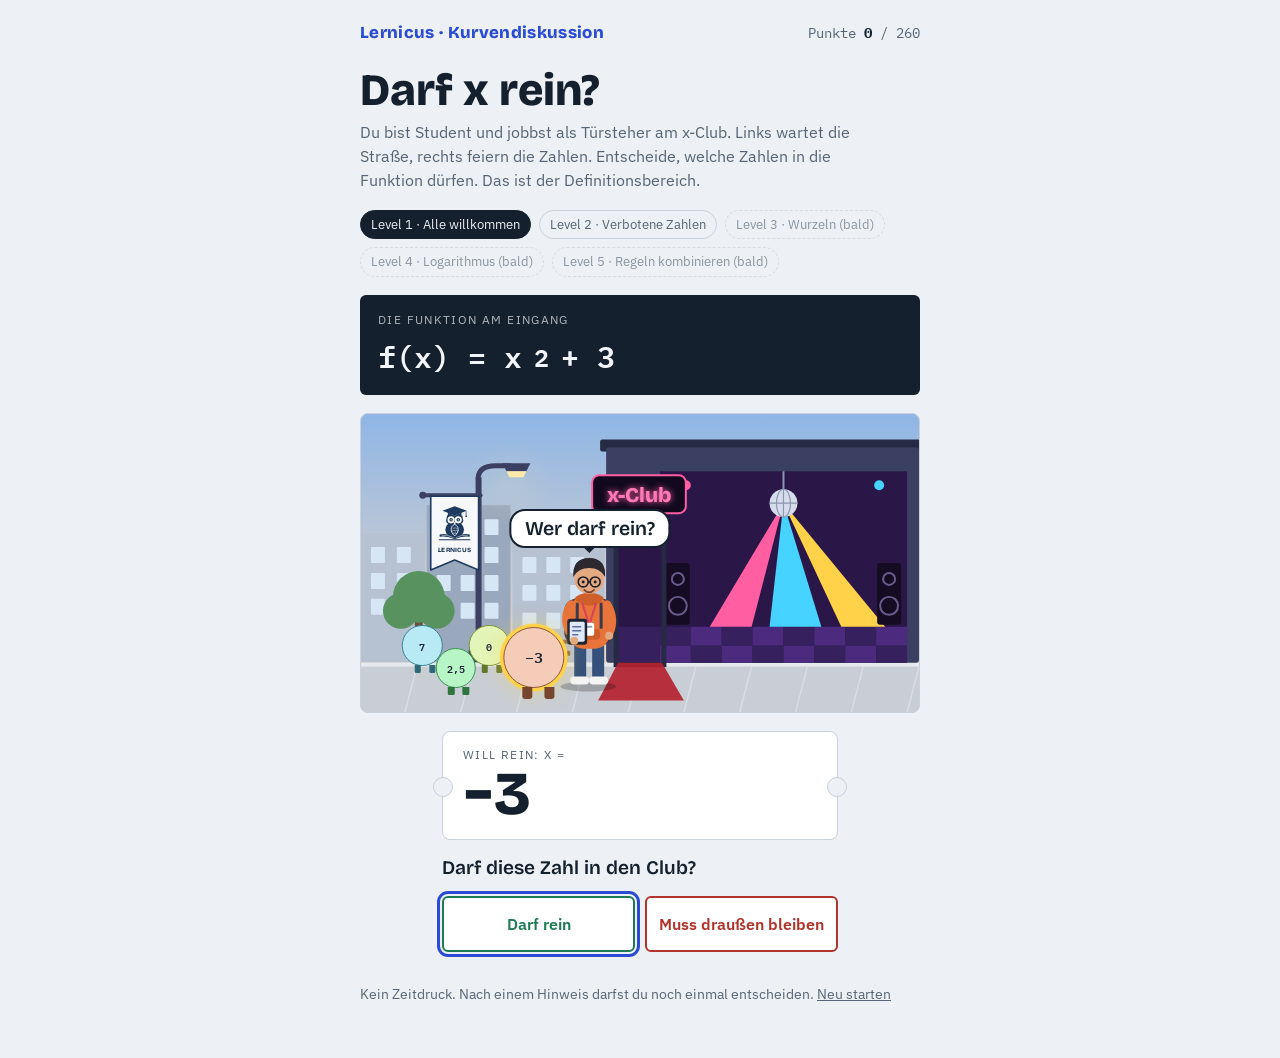
==== index.html @ d95b16b0 "Definitionsbereich" ====
<!doctype html>
<html lang="de">
<head>
<meta charset="utf-8">
<meta name="viewport" content="width=device-width, initial-scale=1, viewport-fit=cover">
<title>Darf x rein?</title>
<meta name="description" content="Lernicus: Das Lernspiel zum Definitionsbereich. Entscheide als Türsteher, welche Zahlen in die Funktion dürfen.">
<link rel="preconnect" href="https://fonts.googleapis.com">
<link rel="stylesheet" href="https://fonts.googleapis.com/css2?family=Bricolage+Grotesque:wght@600;800&family=IBM+Plex+Sans:wght@400;500;600&family=IBM+Plex+Mono:wght@500;600&display=swap">
<style>
/* Layout: oben das Türschild mit der Funktion, darunter die Szene (links Straße mit Warteschlange, Mitte Tür mit dem Studenten als Türsteher, rechts die Zahlen-Party), darunter Karte, Frage und Entscheidung. */
:root {
  --bg: #edf0f4;
  --surface: #ffffff;
  --ink: #14202e;
  --muted: #566475;
  --line: #c9d1db;
  --accent: #2a4bd4;
  --accent-ink: #ffffff;
  --plaque: #14202e;
  --plaque-ink: #f2f5f9;
  --yes: #1d7a54;
  --yes-bg: #dcf0e6;
  --no: #b3322a;
  --no-bg: #f8dfdc;
  --hint-bg: #e6ebfb;
  --sky-top: #8fb6e6; --sky-bot: #f6dcc0;
  --house: #9aa8bd; --house2: #b6c1d1; --win: #d7e6f5;
  --tree: #58935f; --pave: #c9ced4; --curb: #e5e8ec;
  --wall: #3b4062; --trim: #262a44; --pole: #3b4062; --lamp: #ffe9a8; --lampop: .15;
  --font-display: "Bricolage Grotesque", "Trebuchet MS", sans-serif;
  --font-body: "IBM Plex Sans", system-ui, sans-serif;
  --font-mono: "IBM Plex Mono", ui-monospace, Menlo, monospace;
}
@media (prefers-color-scheme: dark) {
  :root:not([data-theme="light"]) {
    --bg: #0e1520; --surface: #172230; --ink: #e8edf3; --muted: #94a2b2; --line: #2b3a4b;
    --accent: #8fa8ff; --accent-ink: #0e1520; --plaque: #05090f; --plaque-ink: #eef2f7;
    --yes: #5bd19a; --yes-bg: #143a2b; --no: #ff8f85; --no-bg: #3e1d1b; --hint-bg: #1f2c4d;
    --sky-top: #0b1430; --sky-bot: #2b3a66; --house: #1c2844; --house2: #253254; --win: #f3cf6a;
    --tree: #1f4a35; --pave: #2a3142; --curb: #3a4456; --wall: #2a2e4d; --trim: #1a1d33; --pole: #5a6590; --lampop: .9;
    color-scheme: dark;
  }
}
:root[data-theme="dark"] {
  --bg: #0e1520; --surface: #172230; --ink: #e8edf3; --muted: #94a2b2; --line: #2b3a4b;
  --accent: #8fa8ff; --accent-ink: #0e1520; --plaque: #05090f; --plaque-ink: #eef2f7;
  --yes: #5bd19a; --yes-bg: #143a2b; --no: #ff8f85; --no-bg: #3e1d1b; --hint-bg: #1f2c4d;
  --sky-top: #0b1430; --sky-bot: #2b3a66; --house: #1c2844; --house2: #253254; --win: #f3cf6a;
  --tree: #1f4a35; --pave: #2a3142; --curb: #3a4456; --wall: #2a2e4d; --trim: #1a1d33; --pole: #5a6590; --lampop: .9;
  color-scheme: dark;
}
* { box-sizing: border-box; }
body { margin: 0; }
[hidden] { display: none !important; }
body {
  background: var(--bg); color: var(--ink); font-family: var(--font-body); font-size: 16px; line-height: 1.5;
  padding-block: 20px 40px;
  padding-left: max(16px, env(safe-area-inset-left, 0px));
  padding-right: max(16px, env(safe-area-inset-right, 0px));
}
.wrap { max-width: 560px; margin: 0 auto; display: flex; flex-direction: column; gap: 18px; }
button { font: inherit; color: inherit; cursor: pointer; }
:focus-visible { outline: 3px solid var(--accent); outline-offset: 2px; }

header { display: flex; justify-content: space-between; align-items: baseline; gap: 12px; flex-wrap: wrap; }
.brand { font-family: var(--font-display); font-weight: 800; font-size: 1.05rem; letter-spacing: .02em; color: var(--accent); }
.score { font-family: var(--font-mono); font-size: .9rem; color: var(--muted); font-variant-numeric: tabular-nums; }
.score b { color: var(--ink); }
h1 { font-family: var(--font-display); font-weight: 800; font-size: clamp(2rem, 8vw, 2.8rem); line-height: 1.05; margin: 4px 0 0; text-wrap: balance; }
.sub { color: var(--muted); margin: 6px 0 0; max-width: 52ch; }

.levels { display: flex; gap: 8px; flex-wrap: wrap; list-style: none; padding: 0; margin: 0; }
.levels li { font-size: .8rem; padding: 4px 10px; border: 1px solid var(--line); border-radius: 99px; color: var(--muted); display: inline-flex; gap: 6px; }
.levels li.on { background: var(--ink); color: var(--bg); border-color: var(--ink); }
.levels li.done { border-color: var(--yes); color: var(--yes); }
.levels li.soon { border-style: dashed; opacity: .65; }

.plaque { background: var(--plaque); color: var(--plaque-ink); border-radius: 6px; padding: 16px 18px; display: flex; flex-direction: column; gap: 6px; }
.plaque small { font-size: .72rem; letter-spacing: .12em; text-transform: uppercase; opacity: .7; }
.formula { font-family: var(--font-mono); font-weight: 600; font-size: clamp(1.4rem, 6vw, 1.9rem); display: flex; align-items: center; gap: .4em; flex-wrap: wrap; }
.frac { display: inline-flex; flex-direction: column; align-items: center; line-height: 1.15; vertical-align: middle; }
.frac > span:first-child { border-bottom: 2px solid currentColor; padding: 0 .3em .05em; }
.frac > span:last-child { padding: .05em .3em 0; }

/* Szene */
.scene { position: relative; container-type: inline-size; aspect-ratio: 560 / 300; border-radius: 8px; overflow: hidden; border: 1px solid var(--line); background: var(--sky-top); }
.scene svg { width: 100%; height: 100%; display: block; }
.s-house { fill: var(--house); } .s-house2 { fill: var(--house2); } .s-win { fill: var(--win); }
.s-tree { fill: var(--tree); } .s-trunk { fill: #6b4f3a; } .s-pole { fill: var(--pole); } .s-bench { fill: #8a6a4a; }
.s-pave { fill: var(--pave); } .s-curb { fill: var(--curb); }
.s-wall { fill: var(--wall); } .s-trim { fill: var(--trim); }
.s-inter { fill: #2a1647; } .s-fa { fill: #4c2b7e; } .s-fb { fill: #37205e; } .s-spk { fill: #150c24; }
.s-ball { fill: #d5dcec; } .s-sign { fill: #12091f; }
.s-neon { filter: drop-shadow(0 0 3px #ff5fa2); }
.beam { animation: beam 2.4s ease-in-out infinite alternate; }
.beam.b2 { animation-delay: .8s; } .beam.b3 { animation-delay: 1.6s; }
@keyframes beam { from { opacity: .12; } to { opacity: .42; } }
.m-flat, .a-in, .a-out, .a-idle { display: none; }
.scene[data-mood="idle"] .a-idle, .scene[data-mood="in"] .a-in, .scene[data-mood="out"] .a-out { display: inline; }
.scene[data-mood="out"] .m-flat { display: inline; }
.scene[data-mood="out"] .m-smile { display: none; }

.guests { position: absolute; inset: 0; pointer-events: none; }
.guest {
  position: absolute; width: 2.5em; height: 2.5em; transform: translateX(-50%);
  border-radius: 50%; background: hsl(var(--h) 75% 84%); color: #1a2233;
  border: .08em solid hsl(var(--h) 45% 40%);
  display: grid; place-items: center; font: 600 3.4cqw/1 var(--font-mono);
  transition: left .8s ease, bottom .8s ease, font-size .5s ease;
}
.guest span { font-size: .62em; font-variant-numeric: tabular-nums; letter-spacing: -.02em; }
.guest::after { content: ""; position: absolute; left: 30%; bottom: -.5em; width: .4em; height: .5em; background: hsl(var(--h) 45% 32%); border-radius: 0 0 .1em .1em; box-shadow: .9em 0 0 hsl(var(--h) 45% 32%); }
.guest.pop { animation: pop .5s ease; }
.guest.wait { font-size: 2.9cqw; }
.guest.cur { font-size: 4.4cqw; box-shadow: 0 0 0 .14em #ffd24a, 0 0 .9em rgba(255, 210, 74, .6); }
.guest.in { box-shadow: 0 0 .9em hsl(var(--h) 90% 65% / .85); animation: dance .8s ease-in-out infinite alternate; }
.guest.out { font-size: 3cqw; filter: saturate(.35) brightness(.92); border-color: var(--no); transform: translateX(-50%) rotate(-8deg); }
@keyframes dance { from { transform: translateX(-50%) translateY(0) rotate(-6deg); } to { transform: translateX(-50%) translateY(-.45em) rotate(6deg); } }
@keyframes pop { from { opacity: 0; transform: translateX(-50%) scale(.6); } to { opacity: 1; transform: translateX(-50%) scale(1); } }
.bubble {
  position: absolute; left: 41%; bottom: 55%; transform: translateX(-50%); z-index: 200;
  background: var(--surface); color: var(--ink); border: 2px solid var(--ink); border-radius: .8em;
  padding: .3em .7em; font: 600 3.5cqw/1.2 var(--font-display); white-space: nowrap;
}
.bubble::after { content: ""; position: absolute; left: 50%; top: 100%; margin-left: -.4em; border: .4em solid transparent; border-top-color: var(--ink); }

.ticket { position: relative; background: var(--surface); border: 1px solid var(--line); border-radius: 8px; padding: 14px 20px; display: flex; align-items: center; justify-content: space-between; gap: 16px; }
.ticket::before, .ticket::after { content: ""; position: absolute; top: 50%; width: 18px; height: 18px; margin-top: -9px; border-radius: 50%; background: var(--bg); border: 1px solid var(--line); }
.ticket::before { left: -10px; } .ticket::after { right: -10px; }
.ticket .lbl { font-size: .72rem; letter-spacing: .12em; text-transform: uppercase; color: var(--muted); }
.ticket .num { font-family: var(--font-display); font-weight: 800; font-size: clamp(2.6rem, 13vw, 3.8rem); line-height: 1; font-variant-numeric: tabular-nums; }
.ticket .stamp { font-family: var(--font-display); font-weight: 800; font-size: 1.1rem; border: 3px solid currentColor; border-radius: 6px; padding: 4px 10px; transform: rotate(-6deg); }
.ticket.ok { border-color: var(--yes); } .ticket.ok .stamp { color: var(--yes); }
.ticket.no { border-color: var(--no); } .ticket.no .stamp { color: var(--no); }
.ticket.fly-in { animation: slideIn .45s ease; } .ticket.fly-out { animation: slideOut .45s ease; }
@keyframes slideIn { from { transform: translateX(-24px); opacity: .4; } to { transform: none; opacity: 1; } }
@keyframes slideOut { from { transform: translateX(24px); opacity: .4; } to { transform: none; opacity: 1; } }

.q { font-family: var(--font-display); font-weight: 600; font-size: 1.2rem; margin: 0; }
.row { display: grid; grid-template-columns: 1fr 1fr; gap: 10px; }
.btn { border: 2px solid var(--ink); background: var(--surface); border-radius: 6px; padding: 14px 12px; font-weight: 600; min-height: 52px; }
.btn:hover { background: var(--bg); }
.btn.yes { border-color: var(--yes); color: var(--yes); }
.btn.no { border-color: var(--no); color: var(--no); }
.btn.go { background: var(--accent); color: var(--accent-ink); border-color: var(--accent); }
.btn.go:hover { filter: brightness(1.08); background: var(--accent); }
.stack { display: grid; gap: 8px; }
.opt { text-align: left; font-family: var(--font-mono); font-weight: 500; }

.line { display: flex; gap: 2px; padding: 12px 0 0; border-top: 3px solid var(--ink); position: relative; margin-top: 8px; }
.tick { flex: 1 1 0; min-width: 0; display: flex; flex-direction: column; align-items: center; gap: 4px; background: none; border: 0; padding: 0 0 4px; }
.tick i { width: 2px; height: 10px; background: var(--ink); margin-top: -15px; }
.tick span { font-family: var(--font-mono); font-size: .85rem; padding: 6px 0; width: 100%; border-radius: 4px; border: 1px solid var(--line); background: var(--surface); text-align: center; font-variant-numeric: tabular-nums; }
.tick:hover span { border-color: var(--ink); }
.tick.mark span { background: var(--no-bg); border-color: var(--no); color: var(--no); font-weight: 600; }

.fb { border-radius: 6px; padding: 12px 14px; border-left: 5px solid var(--accent); background: var(--hint-bg); }
.fb.ok { border-color: var(--yes); background: var(--yes-bg); }
.fb.bad { border-color: var(--no); background: var(--no-bg); }
.fb b { font-family: var(--font-display); }
.rule { background: var(--surface); border: 1px solid var(--line); border-radius: 8px; padding: 16px 18px; display: grid; gap: 8px; }
.rule h2 { margin: 0; font-family: var(--font-display); font-size: 1.3rem; }
.rule p { margin: 0; }
.mono { font-family: var(--font-mono); }
.fine { color: var(--muted); font-size: .85rem; }
.linkbtn { background: none; border: 0; color: var(--muted); text-decoration: underline; padding: 0; font-size: .85rem; }
@media (prefers-reduced-motion: reduce) {
  .ticket.fly-in, .ticket.fly-out, .guest.pop, .guest.in, .beam { animation: none; }
  .guest { transition: none; }
}
@media (max-width: 420px) { .row { grid-template-columns: 1fr; } }
</style>

</head>
<body>
<div class="wrap">
  <header>
    <span class="brand">Lernicus · Kurvendiskussion</span>
    <span class="score" id="score" aria-live="polite"></span>
  </header>
  <div>
    <h1>Darf x rein?</h1>
    <p class="sub">Du bist Student und jobbst als Türsteher am x-Club. Links wartet die Straße, rechts feiern die Zahlen. Entscheide, welche Zahlen in die Funktion dürfen. Das ist der Definitionsbereich.</p>
  </div>
  <ol class="levels" id="levels"></ol>
  <div id="plaque"></div>
  <div class="scene" id="scene" data-mood="idle" role="img" aria-label="Szene: Links die Straße mit der Warteschlange, in der Mitte der Student als Türsteher an der Tür, rechts die Party der Zahlen im Club."></div>
  <main id="stage" class="wrap" style="gap:14px"></main>
  <p class="fine">Kein Zeitdruck. Nach einem Hinweis darfst du noch einmal entscheiden. <button class="linkbtn" id="restart" data-a="restart">Neu starten</button></p>
</div>

<script>
(function () {
  var KEY = 'lernicus-darf-x-rein';
  var fmt = function (n) { var r = Math.round(n * 1e6) / 1e6; return String(r).replace('.', ',').replace('-', '−'); };
  var frac = function (a, b) { return '<span class="frac"><span>' + a + '</span><span>' + b + '</span></span>'; };

  var LEVELS = [
    { name: 'Alle willkommen',
      rule: 'Bei Funktionen wie x² + 3 oder 2x − 5 kannst du jede reelle Zahl einsetzen. Es gibt nichts, was nicht ausrechenbar wäre. Der Definitionsbereich ist ganz ℝ.',
      rounds: [
        { formula: 'f(x) = x<sup>2</sup> + 3', f: function (x) { return x * x + 3; }, cards: [-3, 0, 2.5, 7],
          opts: [['ℝ', 1], ['ℝ \\ {0}', 0], ['ℝ⁺ (nur x > 0)', 0], ['ℝ \\ {−3}', 0]], df: 'ℝ' },
        { formula: 'f(x) = 2x − 5', f: function (x) { return 2 * x - 5; }, cards: [-4, 0, 1.5, 10],
          opts: [['ℝ', 1], ['ℝ \\ {2,5}', 0], ['x ≥ 0', 0], ['ℝ \\ {0}', 0]], df: 'ℝ' }
      ] },
    { name: 'Verbotene Zahlen',
      rule: 'Im Nenner eines Bruchs darf nie null stehen. Setze den Nenner gleich null, löse die Gleichung und schließe diese Zahl aus. Bei 1/(x − 2) ist das die 2: D<sub>f</sub> = ℝ \\ {2}. Negative Funktionswerte sind dagegen völlig in Ordnung.',
      rounds: [
        { formula: 'f(x) = ' + frac(1, 'x − 2'), f: function (x) { return 1 / (x - 2); }, den: function (x) { return x - 2; },
          denText: function (x) { return fmt(x) + ' − 2'; }, cards: [-3, 0, 1.9, 2, 2.1, 5], bad: 2, line: [-3, 6],
          opts: [['ℝ \\ {2}', 1], ['ℝ', 0], ['ℝ \\ {−2}', 0], ['x > 2', 0]], df: 'ℝ \\ {2}' },
        { formula: 'f(x) = ' + frac(3, 'x + 1'), f: function (x) { return 3 / (x + 1); }, den: function (x) { return x + 1; },
          denText: function (x) { return fmt(x) + ' + 1'; }, cards: [-2, -1, -0.9, 0, 4], bad: -1, line: [-4, 4],
          opts: [['ℝ \\ {−1}', 1], ['ℝ \\ {1}', 0], ['ℝ', 0], ['x > −1', 0]], df: 'ℝ \\ {−1}' }
      ] }
  ];
  var SOON = ['Wurzeln', 'Logarithmus', 'Regeln kombinieren'];

  var maxScore = 0;
  LEVELS.forEach(function (L) { L.rounds.forEach(function (R) {
    maxScore += R.cards.length * 10 + (R.den ? 5 + 10 : 0) + 10;
  }); });

  var best = 0;
  try { best = parseInt(localStorage.getItem(KEY), 10) || 0; } catch (e) {}
  var stage = document.getElementById('stage');
  var plaqueEl = document.getElementById('plaque');
  var sceneEl = document.getElementById('scene');
  var guestsEl, bubbleEl, guestEls = [], sceneKey = '', runId = 0;
  var s;

  /* ---------- Szene ---------- */
  function logoSvg() {
    var n = '#1f3a5f';
    return '<g fill="' + n + '">' +
      '<polygon points="16,24 50,11 84,24 50,37"/><path d="M31 29 v11 q19 9 38 0 v-11 l-19 8z"/>' +
      '<path d="M82 25 v12" stroke="' + n + '" stroke-width="2" fill="none"/><circle cx="82" cy="39" r="2.4"/>' +
      '<path d="M26 52 L29 36 L40 42 L60 42 L71 36 L74 52 q0 11 -24 11 q-24 0 -24 -11z"/>' +
      '<ellipse cx="50" cy="76" rx="26" ry="23"/></g>' +
      '<circle cx="40" cy="49" r="10" fill="#fff"/><circle cx="60" cy="49" r="10" fill="#fff"/>' +
      '<circle cx="40" cy="49" r="5" fill="' + n + '"/><circle cx="60" cy="49" r="5" fill="' + n + '"/>' +
      '<circle cx="40" cy="49" r="1.8" fill="#fff"/><circle cx="60" cy="49" r="1.8" fill="#fff"/>' +
      '<path d="M46 56 L50 63 L54 56z" fill="#fff"/>' +
      '<path d="M50 62 C38 66 36 82 50 94 C64 82 62 66 50 62z" fill="none" stroke="#fff" stroke-width="2.2"/>' +
      '<path d="M45 72q2.5 3 5 0M52 72q2.5 3 5 0M42 79q2.5 3 5 0M49 79q2.5 3 5 0M56 79q2.5 3 5 0M46 86q2.5 3 5 0M52 86q2.5 3 5 0" stroke="#fff" stroke-width="1.6" fill="none" stroke-linecap="round"/>' +
      '<g fill="' + n + '"><path d="M8 90 Q32 86 50 97 V103 Q30 93 8 96z"/><path d="M92 90 Q68 86 50 97 V103 Q70 93 92 96z"/><rect x="6" y="103" width="88" height="3" rx="1.5"/></g>' +
      '<path d="M14 93 Q32 90 47 99M86 93 Q68 90 53 99" stroke="#fff" stroke-width="1.3" fill="none"/>';
  }
  function lampSvg() {
    var o = '';
    o += '<circle cx="150" cy="70" r="44" fill="url(#glow)" style="opacity:var(--lampop)"/>';
    // Mast mit Fuß, Ring und geschwungenem Ausleger
    o += '<rect class="s-pole" x="108" y="236" width="20" height="14" rx="2"/><rect class="s-pole" x="112" y="228" width="12" height="10" rx="2"/>';
    o += '<rect class="s-pole" x="115" y="64" width="6" height="168"/>';
    o += '<path class="s-pole" d="M115 66 q0 -16 20 -16 h16 v5 h-16 q-15 0 -15 11z"/>';
    // Lampenkopf
    o += '<path class="s-pole" d="M142 50 h28 l-4 8 h-20z"/><path d="M146 58 h20 l-3 6 h-14z" fill="var(--lamp)"/>';
    // Querstange und Banner mit Logo
    o += '<rect class="s-pole" x="62" y="80" width="60" height="4" rx="2"/><circle class="s-pole" cx="62" cy="82" r="3.5"/>';
    o += '<path d="M70 84 v-1M118 84 v-1" stroke="var(--pole)" stroke-width="1.5"/>';
    o += '<path d="M70 83 H118 V157 L94 147 L70 157Z" fill="#f6f8fb" stroke="#1f3a5f" stroke-width="1.6" stroke-linejoin="round"/>';
    o += '<g transform="translate(76 89) scale(.36)">' + logoSvg() + '</g>';
    o += '<text x="94" y="139" text-anchor="middle" font-size="6.4" font-weight="800" fill="#1f3a5f" letter-spacing=".3" font-family="Bricolage Grotesque, Trebuchet MS, sans-serif">LERNICUS</text>';
    return o;
  }
  function sceneSvg() {
    var o = [], i, c;
    o.push('<svg viewBox="0 0 560 300" preserveAspectRatio="xMidYMid slice" aria-hidden="true" focusable="false">');
    o.push('<defs><linearGradient id="sky" x1="0" y1="0" x2="0" y2="1"><stop offset="0" style="stop-color:var(--sky-top)"/><stop offset="1" style="stop-color:var(--sky-bot)"/></linearGradient>' +
      '<radialGradient id="glow"><stop offset="0" style="stop-color:var(--lamp);stop-opacity:.8"/><stop offset="1" style="stop-color:var(--lamp);stop-opacity:0"/></radialGradient></defs>');
    o.push('<rect width="560" height="300" fill="url(#sky)"/>');
    var houses = [[0, 120, 64, 130, 's-house2', [10, 36], [134, 160, 186]], [66, 92, 84, 158, 's-house', [76, 100, 124], [106, 134, 162, 190]], [152, 130, 92, 120, 's-house2', [162, 186, 210], [144, 172, 200]]];
    houses.forEach(function (H) {
      o.push('<rect class="' + H[4] + '" x="' + H[0] + '" y="' + H[1] + '" width="' + H[2] + '" height="' + H[3] + '"/>');
      H[5].forEach(function (wx) { H[6].forEach(function (wy) { o.push('<rect class="s-win" x="' + wx + '" y="' + wy + '" width="14" height="16" rx="1"/>'); }); });
    });
    o.push('<rect class="s-trunk" x="54" y="196" width="8" height="56"/><circle class="s-tree" cx="58" cy="184" r="26"/><circle class="s-tree" cx="40" cy="198" r="18"/><circle class="s-tree" cx="76" cy="198" r="18"/>');
    o.push(lampSvg());
    o.push('<rect class="s-bench" x="172" y="238" width="38" height="5" rx="1"/><rect class="s-bench" x="172" y="227" width="38" height="4" rx="1"/><rect class="s-bench" x="175" y="243" width="3" height="9"/><rect class="s-bench" x="204" y="243" width="3" height="9"/>');
    o.push('<rect class="s-pave" x="0" y="250" width="560" height="50"/><rect class="s-curb" x="0" y="250" width="560" height="4"/>');
    for (i = 0; i < 11; i++) o.push('<path class="s-curb" d="M' + (i * 56) + ' 254 L' + (i * 56 - 12) + ' 300" stroke="var(--curb)" stroke-width="1.5" opacity=".6" fill="none"/>');
    // Club
    o.push('<rect class="s-trim" x="240" y="26" width="326" height="12" rx="2"/><rect class="s-wall" x="246" y="34" width="314" height="216" rx="3"/>');
    o.push('<rect class="s-inter" x="300" y="58" width="248" height="192"/><rect class="s-inter" x="258" y="118" width="44" height="132"/>');
    for (c = 0; c < 8; c++) {
      o.push('<rect class="' + (c % 2 ? 's-fa' : 's-fb') + '" x="' + (300 + c * 31) + '" y="214" width="31" height="19"/>');
      o.push('<rect class="' + (c % 2 ? 's-fb' : 's-fa') + '" x="' + (300 + c * 31) + '" y="233" width="31" height="17"/>');
    }
    o.push('<rect class="s-fb" x="258" y="214" width="42" height="36"/>');
    o.push('<polygon class="beam" points="424,90 350,214 392,214" fill="#ff5fa2"/><polygon class="beam b2" points="424,90 410,214 462,214" fill="#46d3ff"/><polygon class="beam b3" points="424,90 482,214 526,214" fill="#ffd24a"/>');
    o.push('<rect class="s-spk" x="306" y="150" width="24" height="62" rx="3"/><circle cx="318" cy="166" r="6" fill="none" stroke="#6b5a8c" stroke-width="2"/><circle cx="318" cy="193" r="9" fill="none" stroke="#6b5a8c" stroke-width="2"/>');
    o.push('<rect class="s-spk" x="518" y="150" width="24" height="62" rx="3"/><circle cx="530" cy="166" r="6" fill="none" stroke="#6b5a8c" stroke-width="2"/><circle cx="530" cy="193" r="9" fill="none" stroke="#6b5a8c" stroke-width="2"/>');
    o.push('<path d="M424 58 V76" stroke="#8d97b0" stroke-width="2"/><circle class="s-ball" cx="424" cy="90" r="14"/><path d="M410 90h28M424 76v28" stroke="#8d97b0" stroke-width="1.2" fill="none"/><ellipse cx="424" cy="90" rx="7" ry="14" fill="none" stroke="#8d97b0" stroke-width="1.2"/>');
    o.push('<circle cx="326" cy="72" r="5" fill="#ff5fa2"/><circle cx="520" cy="72" r="5" fill="#46d3ff"/>');
    o.push('<rect x="256" y="116" width="48" height="136" fill="none" stroke="var(--trim)" stroke-width="5"/>');
    o.push('<rect class="s-sign" x="232" y="62" width="94" height="38" rx="7" stroke="#ff5fa2" stroke-width="2"/><text class="s-neon" x="279" y="89" text-anchor="middle" font-size="21" font-weight="800" fill="#ff7ab8" font-family="Bricolage Grotesque, Trebuchet MS, sans-serif">x-Club</text>');
    o.push('<path d="M258 250 L302 250 L324 288 L238 288 Z" fill="#b3222f" opacity=".92"/>');
    // Student als Türsteher
    var skin = '#e2a982', hood = '#e8743b', hood2 = '#cf5f2a', pack = '#3a3a4c';
    o.push('<g>' +
      '<ellipse cx="228" cy="274" rx="28" ry="5" fill="#000" opacity=".22"/>' +
      '<rect x="204" y="186" width="50" height="46" rx="12" fill="' + pack + '"/>' +
      '<rect x="214" y="230" width="12" height="38" rx="3" fill="#35507a"/><rect x="232" y="230" width="12" height="38" rx="3" fill="#35507a"/>' +
      '<rect x="210" y="264" width="19" height="8" rx="4" fill="#f4f4f4"/><rect x="229" y="264" width="19" height="8" rx="4" fill="#f4f4f4"/>' +
      '<rect x="209" y="184" width="40" height="52" rx="14" fill="' + hood + '"/>' +
      '<path d="M214 186 q15 14 30 0 q-4 -6 -15 -6 q-11 0 -15 6z" fill="' + hood2 + '"/>' +
      '<rect x="218" y="216" width="22" height="11" rx="4" fill="' + hood2 + '"/>' +
      '<path d="M217 190v26M241 190v26" stroke="' + pack + '" stroke-width="3" fill="none"/>' +
      '<path d="M222 190 L229 212 L236 190" stroke="#d9415a" stroke-width="2" fill="none"/><rect x="224" y="210" width="10" height="13" rx="2" fill="#fff"/><rect x="226" y="213" width="6" height="2" fill="#98a2b3"/>' +
      '<circle cx="229" cy="166" r="15" fill="' + skin + '"/>' +
      '<path d="M213 164 q-1 -19 16 -19 q17 0 16 19 q-5 -9 -16 -9 q-11 0 -16 9z" fill="#2c2830"/>' +
      '<circle cx="223" cy="169" r="5" fill="none" stroke="#1c1c24" stroke-width="1.6"/><circle cx="235" cy="169" r="5" fill="none" stroke="#1c1c24" stroke-width="1.6"/><path d="M228 169h2" stroke="#1c1c24" stroke-width="1.6"/><circle cx="223" cy="169" r="1.5" fill="#1c1c24"/><circle cx="235" cy="169" r="1.5" fill="#1c1c24"/>' +
      '<path class="m-smile" d="M224 177 q5 5 10 0" stroke="#7a3b2a" stroke-width="1.6" fill="none" stroke-linecap="round"/><path class="m-flat" d="M225 178 h8" stroke="#7a3b2a" stroke-width="1.6" fill="none" stroke-linecap="round"/>' +
      '<path d="M211 192 q-8 12 -2 26 l8 2" stroke="' + hood + '" stroke-width="9" stroke-linecap="round" fill="none"/>' +
      '<rect x="207" y="206" width="20" height="26" rx="3" fill="#1d2433"/><rect x="209.5" y="209" width="15" height="20" rx="1.5" fill="#dfe9ff"/><path d="M212 214h9M212 218h9M212 222h6" stroke="#5a6ea3" stroke-width="1.4"/><circle cx="214" cy="228" r="4" fill="' + skin + '"/>' +
      '<g class="a-idle"><path d="M247 192 q8 14 2 28" stroke="' + hood + '" stroke-width="9" stroke-linecap="round" fill="none"/><circle cx="249" cy="223" r="4" fill="' + skin + '"/></g>' +
      '<g class="a-in"><path d="M247 192 L266 198 L284 194" stroke="' + hood + '" stroke-width="9" stroke-linecap="round" stroke-linejoin="round" fill="none"/><circle cx="288" cy="194" r="4.2" fill="' + skin + '"/><path d="M291 193 h6" stroke="' + skin + '" stroke-width="3" stroke-linecap="round"/></g>' +
      '<g class="a-out"><path d="M247 192 L260 188 L260 170" stroke="' + hood + '" stroke-width="9" stroke-linecap="round" stroke-linejoin="round" fill="none"/><rect x="254.5" y="154" width="11" height="16" rx="5" fill="' + skin + '"/></g>' +
      '</g>');
    o.push('</svg>');
    return o.join('');
  }
  function buildScene() {
    sceneEl.innerHTML = sceneSvg() + '<div class="guests" id="guests"></div><div class="bubble" id="bubble"></div>';
    guestsEl = document.getElementById('guests');
    bubbleEl = document.getElementById('bubble');
  }
  function syncScene() {
    var r = R(), key = runId + '-' + s.li + '-' + s.ri;
    if (key !== sceneKey) {
      sceneKey = key; guestsEl.innerHTML = ''; guestEls = [];
      r.cards.forEach(function (c, i) {
        var g = document.createElement('div');
        g.className = 'guest pop wait';
        g.style.setProperty('--h', String((i * 57 + 20) % 360));
        g.style.animationDelay = (i * 0.12) + 's';
        g.innerHTML = '<span>' + fmt(c) + '</span>';
        g.dataset.st = '';
        guestsEl.appendChild(g); guestEls.push(g);
      });
    }
    var inK = 0, outK = 0;
    r.cards.forEach(function (c, i) {
      var g = guestEls[i], m = s.marks[i], st, L, B, k;
      if (m === 'in') { k = inK++; st = 'in'; L = 63 + (k % 4) * 10; B = (k < 4 ? 17 : 25) + (k % 2 ? 2 : 0); }
      else if (m === 'out') { k = outK++; st = 'out'; L = 8 + k * 9; B = 1.5; }
      else if (i === s.ci) { st = 'cur'; L = 31; B = 8; }
      else { var j = i - s.ci, step = Math.min(6, 24 / Math.max(1, r.cards.length - 1)); st = 'wait'; L = 29 - j * step; B = j % 2 ? 15.5 : 8; }
      g.style.zIndex = String(Math.round(100 - B));
      if (st === 'in' && g.dataset.st !== 'in') {
        g.style.left = '49%'; g.style.bottom = '14%';
        clearTimeout(g._t);
        g._t = setTimeout((function (gg, l, b) { return function () { gg.style.left = l + '%'; gg.style.bottom = b + '%'; }; })(g, L, B), 550);
      } else { g.style.left = L + '%'; g.style.bottom = B + '%'; }
      if (g.dataset.st !== st) {
        g.dataset.st = st;
        g.className = 'guest ' + st;
        if (st === 'in') g.style.animationDelay = ((i * 0.17) % 0.8) + 's';
      }
    });
    var ended = s.phase === 'levelEnd' || s.phase === 'finish';
    var bt = ended ? 'Gute Arbeit!' : s.phase === 'roundEnd' ? 'Der Club ist offen.' : s.phase === 'line' ? 'Wer war draußen?' : s.phase === 'domain' ? 'Die Gästeliste?' : s.bubble;
    bubbleEl.textContent = bt;
    sceneEl.setAttribute('data-mood', (s.phase === 'cards' || s.phase === 'reason' || s.phase === 'explain') ? s.mood : 'idle');
  }

  /* ---------- Spiellogik ---------- */
  function shuffle(a) { return a.map(function (v) { return [Math.random(), v]; }).sort(function (x, y) { return x[0] - y[0]; }).map(function (p) { return p[1]; }); }
  function fresh() { runId++; return { li: 0, ri: 0, ci: 0, phase: 'cards', tries: 0, rt: 0, lt: 0, dt: 0, score: 0, msg: null, marks: [], anim: '', picked: null, reasons: null, opts: null, mood: 'idle', bubble: 'Wer darf rein?' }; }
  function R() { return LEVELS[s.li].rounds[s.ri]; }
  function isBad(x) { var r = R(); return !!r.den && Math.abs(r.den(x)) < 1e-9; }
  function setRound() { s.ci = 0; s.marks = []; s.tries = s.rt = s.lt = s.dt = 0; s.phase = 'cards'; s.msg = null; s.anim = ''; s.mood = 'idle'; s.bubble = 'Wer darf rein?'; s.opts = shuffle(R().opts.map(function (o) { return o.slice(); })); }
  function reveal(x) { s.mood = isBad(x) ? 'out' : 'in'; s.bubble = isBad(x) ? 'Heute nicht.' : 'Komm rein!'; }

  function fbHtml() { return s.msg ? '<div class="fb ' + (s.msg.k || '') + '" role="status">' + s.msg.t + '</div>' : ''; }
  function ticketHtml(x, state) {
    var cl = state === 'in' ? 'ok' : state === 'out' ? 'no' : '';
    var stamp = state === 'in' ? '<span class="stamp">Drin</span>' : state === 'out' ? '<span class="stamp">Draußen</span>' : '';
    return '<div class="ticket ' + cl + ' ' + (s.anim || '') + '"><div><div class="lbl">Will rein: x =</div><div class="num">' + fmt(x) + '</div></div>' + stamp + '</div>';
  }
  function plaque() { return '<div class="plaque"><small>Die Funktion am Eingang</small><div class="formula">' + R().formula + '</div></div>'; }

  function explain(x) {
    var r = R(), v;
    if (isBad(x)) {
      return '<b>Muss draußen bleiben.</b> Für x = ' + fmt(x) + ' wird der Nenner ' + r.denText(x) + ' = 0. Durch null dürfen wir nicht teilen.';
    }
    v = r.f(x);
    var t = '<b>Darf rein.</b> Für x = ' + fmt(x) + ' ergibt sich f(' + fmt(x) + ') = ' + fmt(v) + '.';
    if (r.den) {
      t += ' Der Nenner ist ' + r.denText(x) + ' = ' + fmt(r.den(x)) + ', also nicht null.';
      if (v < 0) t += ' Ein negatives Ergebnis ist erlaubt.';
    }
    return t;
  }

  function render() {
    var r = R(), L = LEVELS[s.li], x = r.cards[s.ci], h = '';
    document.getElementById('score').innerHTML = 'Punkte <b>' + s.score + '</b> / ' + maxScore + (best ? ' · Bestwert ' + best : '');
    var lv = LEVELS.map(function (l, i) {
      var c = s.phase === 'finish' || i < s.li ? 'done' : i === s.li ? 'on' : '';
      return '<li class="' + c + '">Level ' + (i + 1) + ' · ' + l.name + '</li>';
    }).join('') + SOON.map(function (n, i) { return '<li class="soon">Level ' + (LEVELS.length + i + 1) + ' · ' + n + ' (bald)</li>'; }).join('');
    document.getElementById('levels').innerHTML = lv;

    var ended = s.phase === 'finish' || s.phase === 'levelEnd';
    plaqueEl.innerHTML = ended ? '' : plaque();
    syncScene();

    if (s.phase === 'finish') {
      h = '<div class="rule"><h2>Der Club ist geöffnet.</h2><p>Du hast <b>' + s.score + ' von ' + maxScore + ' Punkten</b> geholt.</p>' +
        '<p class="fine">Du kannst jetzt zwei Fälle erkennen: Es gibt keine Einschränkung, oder der Nenner darf nicht null werden. Als Nächstes folgen Wurzeln und Logarithmen, bei denen ganze Bereiche ausgeschlossen werden.</p>' +
        '<button class="btn go" id="again" data-a="restart">Noch einmal spielen</button></div>';
      stage.innerHTML = h; return;
    }
    if (s.phase === 'levelEnd') {
      h = '<div class="rule"><h2>Level ' + (s.li + 1) + ' geschafft: ' + L.name + '</h2><p><b>Regel, die du entdeckt hast:</b></p><p>' + L.rule + '</p>' +
        '<button class="btn go" id="lnext" data-a="lnext" data-focus>' + (s.li + 1 < LEVELS.length ? 'Weiter zu Level ' + (s.li + 2) : 'Fertig') + '</button></div>';
      stage.innerHTML = h; return;
    }

    if (s.phase === 'cards' || s.phase === 'reason' || s.phase === 'explain') {
      var st = s.phase === 'cards' ? '' : (isBad(x) ? 'out' : 'in');
      h += ticketHtml(x, st);
    }
    if (s.phase === 'cards') {
      h += '<p class="q">Darf diese Zahl in den Club?</p><div class="row">' +
        '<button class="btn yes" id="b-in" data-a="decide" data-v="in" data-focus>Darf rein</button>' +
        '<button class="btn no" id="b-out" data-a="decide" data-v="out">Muss draußen bleiben</button></div>' + fbHtml();
    } else if (s.phase === 'reason') {
      h += '<p class="q">Warum muss x = ' + fmt(x) + ' draußen bleiben?</p><div class="stack">' +
        s.reasons.map(function (o, i) { return '<button class="btn" id="reason-' + i + '" data-a="reason" data-i="' + i + '"' + (i === 0 ? ' data-focus' : '') + '>' + o[0] + '</button>'; }).join('') + '</div>' + fbHtml();
    } else if (s.phase === 'explain') {
      h += fbHtml() + '<button class="btn go" id="next" data-a="next" data-focus>Nächste Zahl</button>';
    } else if (s.phase === 'line') {
      var ticks = '';
      for (var n = r.line[0]; n <= r.line[1]; n++) {
        ticks += '<button class="tick' + (s.picked === n ? ' mark' : '') + '" id="tick-' + (n < 0 ? 'm' + (-n) : n) + '" data-a="tick" data-v="' + n + '"><i></i><span>' + fmt(n) + '</span></button>';
      }
      h += '<p class="q">Markiere auf der Zahlengeraden die Zahl, die draußen bleiben muss.</p><div class="line" role="group" aria-label="Zahlengerade">' + ticks + '</div>' + fbHtml();
    } else if (s.phase === 'domain') {
      h += '<p class="q">Wie lautet der Definitionsbereich?</p><div class="stack">' +
        s.opts.map(function (o, i) { return '<button class="btn opt" id="dom-' + i + '" data-a="dom" data-i="' + i + '"' + (i === 0 ? ' data-focus' : '') + '>D<sub>f</sub> = ' + o[0] + '</button>'; }).join('') + '</div>' + fbHtml();
    } else if (s.phase === 'roundEnd') {
      h += '<div class="rule"><h2>Runde geschafft</h2><p>Für <span class="mono">' + r.formula + '</span> gilt:</p><p class="mono" style="font-size:1.3rem">D<sub>f</sub> = ' + r.df + '</p>' +
        '<button class="btn go" id="rnext" data-a="rnext" data-focus>' + (s.ri + 1 < L.rounds.length ? 'Nächste Funktion' : 'Level abschließen') + '</button></div>';
    }
    stage.innerHTML = h;
    var f = stage.querySelector('[data-focus]');
    if (f) { try { f.focus({ preventScroll: true }); } catch (e) {} }
  }

  function finishIfDone() {
    try { if (s.score > best) { best = s.score; localStorage.setItem(KEY, String(best)); } } catch (e) {}
  }

  stage.addEventListener('click', handle);
  document.getElementById('restart').addEventListener('click', function () { s = fresh(); setRound(); render(); });
  function handle(e) {
    var b = e.target.closest('[data-a]'); if (!b) return;
    var a = b.dataset.a, r = R(), x = r.cards[s.ci];
    if (a === 'restart') { s = fresh(); setRound(); render(); return; }
    if (a === 'decide') {
      var inn = b.dataset.v === 'in', ok = inn === !isBad(x);
      if (ok) {
        s.score += s.tries === 0 ? 10 : 5; s.marks.push(inn ? 'in' : 'out'); s.anim = inn ? 'fly-in' : 'fly-out';
        reveal(x);
        if (!inn) { s.phase = 'reason'; s.rt = 0; s.msg = null;
          s.reasons = shuffle([['Der Nenner wird null.', 1], ['Das Ergebnis wird negativ.', 0], ['Die Zahl ist zu groß.', 0]]);
        } else { s.phase = 'explain'; s.msg = { k: 'ok', t: explain(x) }; }
      } else {
        s.tries++;
        if (s.tries >= 2) { s.marks.push(isBad(x) ? 'out' : 'in'); s.phase = 'explain'; s.anim = ''; reveal(x); s.msg = { k: 'bad', t: explain(x) }; }
        else { s.bubble = 'Hmm, sicher?'; s.msg = { k: '', t: isBad(x) ? '<b>Hinweis:</b> Setze die Zahl in den Nenner ein und rechne aus. Was kommt heraus?' : '<b>Hinweis:</b> Setze die Zahl ein und rechne f(x) aus. Geht das ohne Problem?' }; }
      }
    } else if (a === 'reason') {
      var o = s.reasons[+b.dataset.i];
      if (o[1]) { if (s.rt === 0) s.score += 5; s.phase = 'explain'; s.msg = { k: 'ok', t: explain(x) }; }
      else { s.rt++;
        if (s.rt >= 2) { s.phase = 'explain'; s.msg = { k: 'bad', t: explain(x) }; }
        else s.msg = { k: '', t: '<b>Hinweis:</b> Rechne den Nenner für x = ' + fmt(x) + ' aus: ' + r.denText(x) + '. Was passiert mit dem Bruch?' };
      }
    } else if (a === 'next') {
      s.ci++; s.tries = 0; s.msg = null; s.anim = ''; s.mood = 'idle'; s.bubble = 'Wer darf rein?';
      if (s.ci >= r.cards.length) { s.phase = r.den ? 'line' : 'domain'; s.picked = null; }
      else s.phase = 'cards';
    } else if (a === 'tick') {
      var n = +b.dataset.v;
      if (n === r.bad) { if (s.lt === 0) s.score += 10; s.picked = n; s.phase = 'domain'; s.msg = null; }
      else { s.lt++; s.picked = n;
        if (s.lt >= 2) { s.picked = r.bad; s.phase = 'domain'; s.msg = { k: 'bad', t: 'Gesucht war die ' + fmt(r.bad) + '. Dort wird der Nenner null.' }; }
        else s.msg = { k: '', t: '<b>Hinweis:</b> Welche Zahl hat dich vorhin nicht hineingelassen?' };
      }
    } else if (a === 'dom') {
      var op = s.opts[+b.dataset.i];
      if (op[1]) { if (s.dt === 0) s.score += 10; s.phase = 'roundEnd'; s.msg = null; }
      else { s.dt++;
        if (s.dt >= 2) { s.phase = 'roundEnd'; s.msg = null; }
        else s.msg = { k: '', t: '<b>Hinweis:</b> ' + (r.den ? 'Welche Zahl hast du ausgeschlossen? Nur diese fehlt im Definitionsbereich.' : 'Gab es eine Zahl, die nicht eingesetzt werden konnte?') };
      }
    } else if (a === 'rnext') {
      if (s.ri + 1 < LEVELS[s.li].rounds.length) { s.ri++; setRound(); } else { s.phase = 'levelEnd'; }
    } else if (a === 'lnext') {
      if (s.li + 1 < LEVELS.length) { s.li++; s.ri = 0; setRound(); } else { s.phase = 'finish'; finishIfDone(); }
    }
    render();
  }

  buildScene();
  s = fresh(); setRound(); render();
})();
</script>

</body>
</html>
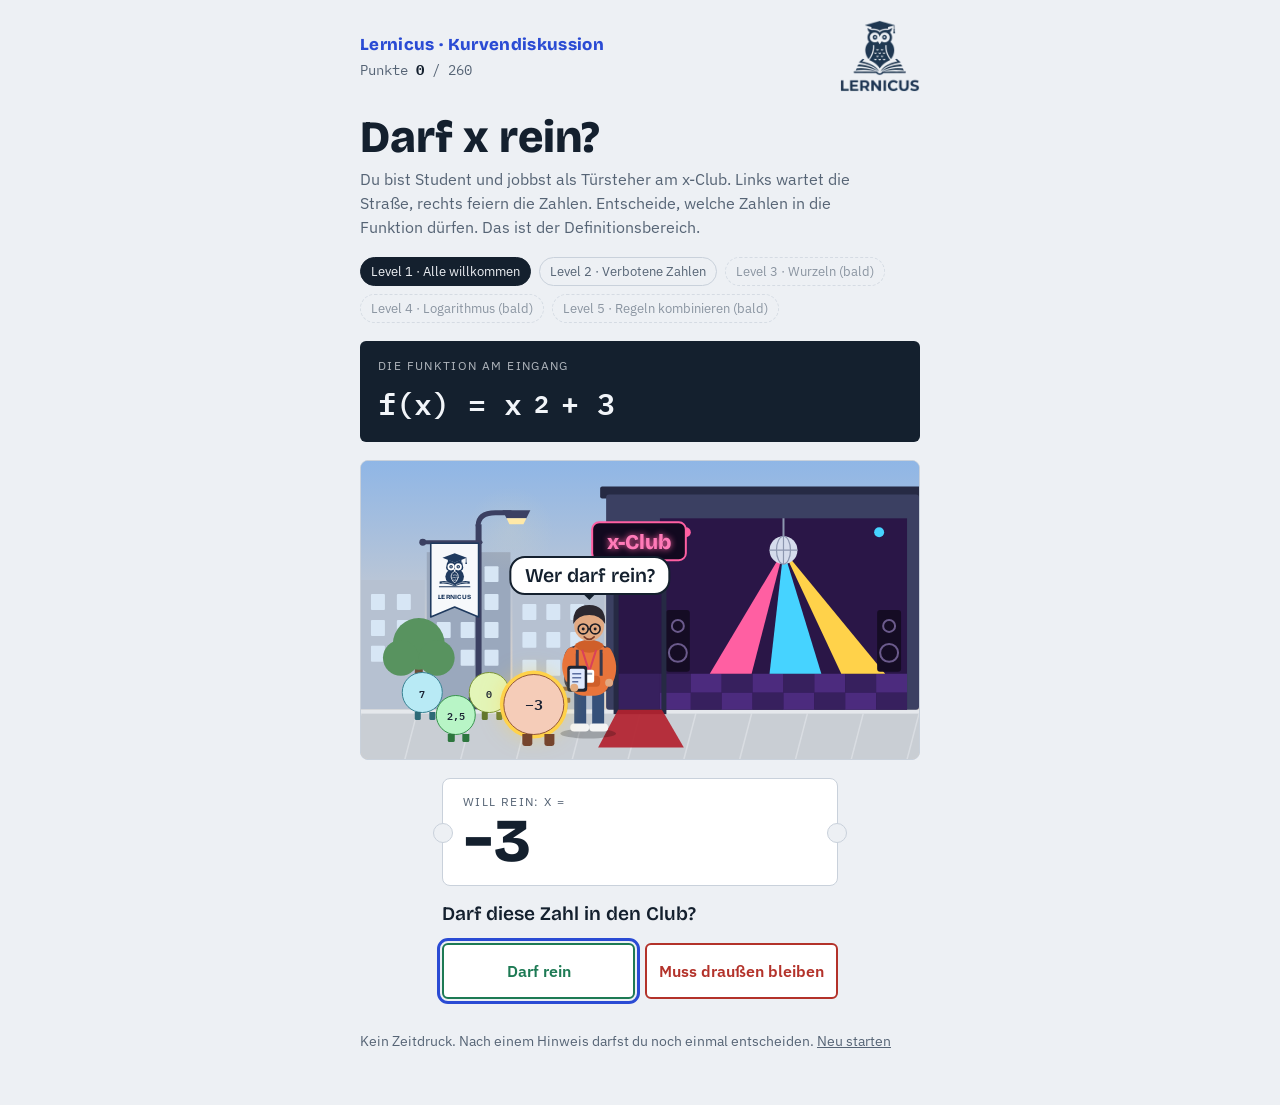
==== commit 909a423e: "logo implemented on left top" ====
--- a/index.html
+++ b/index.html
@@ -4,6 +4,7 @@
 <meta charset="utf-8">
 <meta name="viewport" content="width=device-width, initial-scale=1, viewport-fit=cover">
 <title>Darf x rein?</title>
+<link rel="icon" href="logo.png">
 <meta name="description" content="Lernicus: Das Lernspiel zum Definitionsbereich. Entscheide als Türsteher, welche Zahlen in die Funktion dürfen.">
 <link rel="preconnect" href="https://fonts.googleapis.com">
 <link rel="stylesheet" href="https://fonts.googleapis.com/css2?family=Bricolage+Grotesque:wght@600;800&family=IBM+Plex+Sans:wght@400;500;600&family=IBM+Plex+Mono:wght@500;600&display=swap">
@@ -63,7 +64,14 @@
 button { font: inherit; color: inherit; cursor: pointer; }
 :focus-visible { outline: 3px solid var(--accent); outline-offset: 2px; }
 
-header { display: flex; justify-content: space-between; align-items: baseline; gap: 12px; flex-wrap: wrap; }
+header { display: flex; justify-content: space-between; align-items: center; gap: 12px; }
+.head-left { display: flex; flex-direction: column; gap: 2px; min-width: 0; }
+.logo { flex: none; display: block; line-height: 0; }
+.logo img { display: block; height: 72px; width: auto; }
+@media (max-width: 420px) { .logo img { height: 56px; } }
+/* Im Dark Mode wird das dunkelblaue Logo hell eingefärbt, damit es sichtbar bleibt. */
+@media (prefers-color-scheme: dark) { :root:not([data-theme="light"]) .logo img { filter: brightness(0) invert(.92); } }
+:root[data-theme="dark"] .logo img { filter: brightness(0) invert(.92); }
 .brand { font-family: var(--font-display); font-weight: 800; font-size: 1.05rem; letter-spacing: .02em; color: var(--accent); }
 .score { font-family: var(--font-mono); font-size: .9rem; color: var(--muted); font-variant-numeric: tabular-nums; }
 .score b { color: var(--ink); }
@@ -176,8 +184,11 @@
 <body>
 <div class="wrap">
   <header>
-    <span class="brand">Lernicus · Kurvendiskussion</span>
-    <span class="score" id="score" aria-live="polite"></span>
+    <div class="head-left">
+      <span class="brand">Lernicus · Kurvendiskussion</span>
+      <span class="score" id="score" aria-live="polite"></span>
+    </div>
+    <a class="logo" href="./" aria-label="Lernicus Startseite"><img src="logo.png" alt="Lernicus Logo" width="360" height="324"></a>
   </header>
   <div>
     <h1>Darf x rein?</h1>
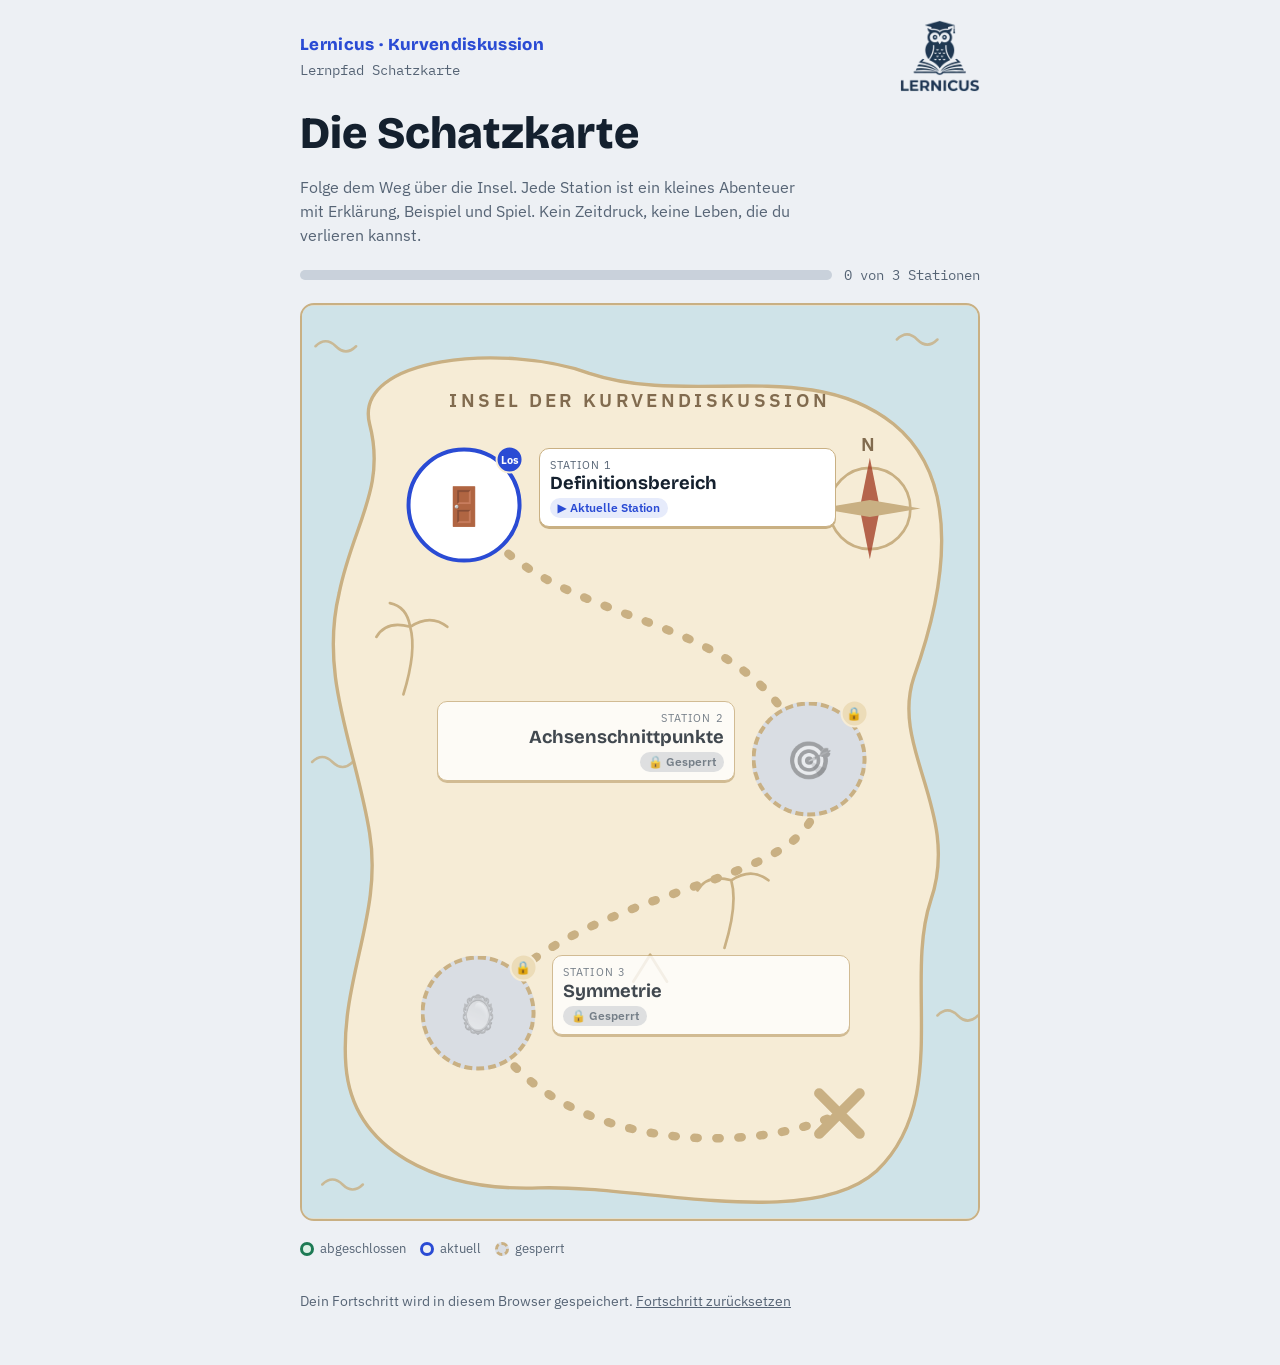
==== commit 412377e9: "Lernpfad mit 3" ====
--- a/index.html
+++ b/index.html
@@ -3,526 +3,255 @@
 <head>
 <meta charset="utf-8">
 <meta name="viewport" content="width=device-width, initial-scale=1, viewport-fit=cover">
-<title>Darf x rein?</title>
+<title>Lernicus · Schatzkarte</title>
 <link rel="icon" href="logo.png">
-<meta name="description" content="Lernicus: Das Lernspiel zum Definitionsbereich. Entscheide als Türsteher, welche Zahlen in die Funktion dürfen.">
+<meta name="description" content="Lernicus: Der Lernpfad zur Kurvendiskussion als Schatzkarte – Definitionsbereich, Achsenschnittpunkte und Symmetrie spielerisch verstehen.">
 <link rel="preconnect" href="https://fonts.googleapis.com">
 <link rel="stylesheet" href="https://fonts.googleapis.com/css2?family=Bricolage+Grotesque:wght@600;800&family=IBM+Plex+Sans:wght@400;500;600&family=IBM+Plex+Mono:wght@500;600&display=swap">
+<link rel="stylesheet" href="lernicus.css">
 <style>
-/* Layout: oben das Türschild mit der Funktion, darunter die Szene (links Straße mit Warteschlange, Mitte Tür mit dem Studenten als Türsteher, rechts die Zahlen-Party), darunter Karte, Frage und Entscheidung. */
-:root {
-  --bg: #edf0f4;
-  --surface: #ffffff;
-  --ink: #14202e;
-  --muted: #566475;
-  --line: #c9d1db;
-  --accent: #2a4bd4;
-  --accent-ink: #ffffff;
-  --plaque: #14202e;
-  --plaque-ink: #f2f5f9;
-  --yes: #1d7a54;
-  --yes-bg: #dcf0e6;
-  --no: #b3322a;
-  --no-bg: #f8dfdc;
-  --hint-bg: #e6ebfb;
-  --sky-top: #8fb6e6; --sky-bot: #f6dcc0;
-  --house: #9aa8bd; --house2: #b6c1d1; --win: #d7e6f5;
-  --tree: #58935f; --pave: #c9ced4; --curb: #e5e8ec;
-  --wall: #3b4062; --trim: #262a44; --pole: #3b4062; --lamp: #ffe9a8; --lampop: .15;
-  --font-display: "Bricolage Grotesque", "Trebuchet MS", sans-serif;
-  --font-body: "IBM Plex Sans", system-ui, sans-serif;
-  --font-mono: "IBM Plex Mono", ui-monospace, Menlo, monospace;
-}
-@media (prefers-color-scheme: dark) {
-  :root:not([data-theme="light"]) {
-    --bg: #0e1520; --surface: #172230; --ink: #e8edf3; --muted: #94a2b2; --line: #2b3a4b;
-    --accent: #8fa8ff; --accent-ink: #0e1520; --plaque: #05090f; --plaque-ink: #eef2f7;
-    --yes: #5bd19a; --yes-bg: #143a2b; --no: #ff8f85; --no-bg: #3e1d1b; --hint-bg: #1f2c4d;
-    --sky-top: #0b1430; --sky-bot: #2b3a66; --house: #1c2844; --house2: #253254; --win: #f3cf6a;
-    --tree: #1f4a35; --pave: #2a3142; --curb: #3a4456; --wall: #2a2e4d; --trim: #1a1d33; --pole: #5a6590; --lampop: .9;
-    color-scheme: dark;
-  }
-}
-:root[data-theme="dark"] {
-  --bg: #0e1520; --surface: #172230; --ink: #e8edf3; --muted: #94a2b2; --line: #2b3a4b;
-  --accent: #8fa8ff; --accent-ink: #0e1520; --plaque: #05090f; --plaque-ink: #eef2f7;
-  --yes: #5bd19a; --yes-bg: #143a2b; --no: #ff8f85; --no-bg: #3e1d1b; --hint-bg: #1f2c4d;
-  --sky-top: #0b1430; --sky-bot: #2b3a66; --house: #1c2844; --house2: #253254; --win: #f3cf6a;
-  --tree: #1f4a35; --pave: #2a3142; --curb: #3a4456; --wall: #2a2e4d; --trim: #1a1d33; --pole: #5a6590; --lampop: .9;
-  color-scheme: dark;
-}
-* { box-sizing: border-box; }
-body { margin: 0; }
-[hidden] { display: none !important; }
-body {
-  background: var(--bg); color: var(--ink); font-family: var(--font-body); font-size: 16px; line-height: 1.5;
-  padding-block: 20px 40px;
-  padding-left: max(16px, env(safe-area-inset-left, 0px));
-  padding-right: max(16px, env(safe-area-inset-right, 0px));
-}
-.wrap { max-width: 560px; margin: 0 auto; display: flex; flex-direction: column; gap: 18px; }
-button { font: inherit; color: inherit; cursor: pointer; }
-:focus-visible { outline: 3px solid var(--accent); outline-offset: 2px; }
-
-header { display: flex; justify-content: space-between; align-items: center; gap: 12px; }
-.head-left { display: flex; flex-direction: column; gap: 2px; min-width: 0; }
-.logo { flex: none; display: block; line-height: 0; }
-.logo img { display: block; height: 72px; width: auto; }
-@media (max-width: 420px) { .logo img { height: 56px; } }
-/* Im Dark Mode wird das dunkelblaue Logo hell eingefärbt, damit es sichtbar bleibt. */
-@media (prefers-color-scheme: dark) { :root:not([data-theme="light"]) .logo img { filter: brightness(0) invert(.92); } }
-:root[data-theme="dark"] .logo img { filter: brightness(0) invert(.92); }
-.brand { font-family: var(--font-display); font-weight: 800; font-size: 1.05rem; letter-spacing: .02em; color: var(--accent); }
-.score { font-family: var(--font-mono); font-size: .9rem; color: var(--muted); font-variant-numeric: tabular-nums; }
-.score b { color: var(--ink); }
-h1 { font-family: var(--font-display); font-weight: 800; font-size: clamp(2rem, 8vw, 2.8rem); line-height: 1.05; margin: 4px 0 0; text-wrap: balance; }
-.sub { color: var(--muted); margin: 6px 0 0; max-width: 52ch; }
-
-.levels { display: flex; gap: 8px; flex-wrap: wrap; list-style: none; padding: 0; margin: 0; }
-.levels li { font-size: .8rem; padding: 4px 10px; border: 1px solid var(--line); border-radius: 99px; color: var(--muted); display: inline-flex; gap: 6px; }
-.levels li.on { background: var(--ink); color: var(--bg); border-color: var(--ink); }
-.levels li.done { border-color: var(--yes); color: var(--yes); }
-.levels li.soon { border-style: dashed; opacity: .65; }
-
-.plaque { background: var(--plaque); color: var(--plaque-ink); border-radius: 6px; padding: 16px 18px; display: flex; flex-direction: column; gap: 6px; }
-.plaque small { font-size: .72rem; letter-spacing: .12em; text-transform: uppercase; opacity: .7; }
-.formula { font-family: var(--font-mono); font-weight: 600; font-size: clamp(1.4rem, 6vw, 1.9rem); display: flex; align-items: center; gap: .4em; flex-wrap: wrap; }
-.frac { display: inline-flex; flex-direction: column; align-items: center; line-height: 1.15; vertical-align: middle; }
-.frac > span:first-child { border-bottom: 2px solid currentColor; padding: 0 .3em .05em; }
-.frac > span:last-child { padding: .05em .3em 0; }
-
-/* Szene */
-.scene { position: relative; container-type: inline-size; aspect-ratio: 560 / 300; border-radius: 8px; overflow: hidden; border: 1px solid var(--line); background: var(--sky-top); }
-.scene svg { width: 100%; height: 100%; display: block; }
-.s-house { fill: var(--house); } .s-house2 { fill: var(--house2); } .s-win { fill: var(--win); }
-.s-tree { fill: var(--tree); } .s-trunk { fill: #6b4f3a; } .s-pole { fill: var(--pole); } .s-bench { fill: #8a6a4a; }
-.s-pave { fill: var(--pave); } .s-curb { fill: var(--curb); }
-.s-wall { fill: var(--wall); } .s-trim { fill: var(--trim); }
-.s-inter { fill: #2a1647; } .s-fa { fill: #4c2b7e; } .s-fb { fill: #37205e; } .s-spk { fill: #150c24; }
-.s-ball { fill: #d5dcec; } .s-sign { fill: #12091f; }
-.s-neon { filter: drop-shadow(0 0 3px #ff5fa2); }
-.beam { animation: beam 2.4s ease-in-out infinite alternate; }
-.beam.b2 { animation-delay: .8s; } .beam.b3 { animation-delay: 1.6s; }
-@keyframes beam { from { opacity: .12; } to { opacity: .42; } }
-.m-flat, .a-in, .a-out, .a-idle { display: none; }
-.scene[data-mood="idle"] .a-idle, .scene[data-mood="in"] .a-in, .scene[data-mood="out"] .a-out { display: inline; }
-.scene[data-mood="out"] .m-flat { display: inline; }
-.scene[data-mood="out"] .m-smile { display: none; }
-
-.guests { position: absolute; inset: 0; pointer-events: none; }
-.guest {
-  position: absolute; width: 2.5em; height: 2.5em; transform: translateX(-50%);
-  border-radius: 50%; background: hsl(var(--h) 75% 84%); color: #1a2233;
-  border: .08em solid hsl(var(--h) 45% 40%);
-  display: grid; place-items: center; font: 600 3.4cqw/1 var(--font-mono);
-  transition: left .8s ease, bottom .8s ease, font-size .5s ease;
-}
-.guest span { font-size: .62em; font-variant-numeric: tabular-nums; letter-spacing: -.02em; }
-.guest::after { content: ""; position: absolute; left: 30%; bottom: -.5em; width: .4em; height: .5em; background: hsl(var(--h) 45% 32%); border-radius: 0 0 .1em .1em; box-shadow: .9em 0 0 hsl(var(--h) 45% 32%); }
-.guest.pop { animation: pop .5s ease; }
-.guest.wait { font-size: 2.9cqw; }
-.guest.cur { font-size: 4.4cqw; box-shadow: 0 0 0 .14em #ffd24a, 0 0 .9em rgba(255, 210, 74, .6); }
-.guest.in { box-shadow: 0 0 .9em hsl(var(--h) 90% 65% / .85); animation: dance .8s ease-in-out infinite alternate; }
-.guest.out { font-size: 3cqw; filter: saturate(.35) brightness(.92); border-color: var(--no); transform: translateX(-50%) rotate(-8deg); }
-@keyframes dance { from { transform: translateX(-50%) translateY(0) rotate(-6deg); } to { transform: translateX(-50%) translateY(-.45em) rotate(6deg); } }
-@keyframes pop { from { opacity: 0; transform: translateX(-50%) scale(.6); } to { opacity: 1; transform: translateX(-50%) scale(1); } }
-.bubble {
-  position: absolute; left: 41%; bottom: 55%; transform: translateX(-50%); z-index: 200;
-  background: var(--surface); color: var(--ink); border: 2px solid var(--ink); border-radius: .8em;
-  padding: .3em .7em; font: 600 3.5cqw/1.2 var(--font-display); white-space: nowrap;
-}
-.bubble::after { content: ""; position: absolute; left: 50%; top: 100%; margin-left: -.4em; border: .4em solid transparent; border-top-color: var(--ink); }
-
-.ticket { position: relative; background: var(--surface); border: 1px solid var(--line); border-radius: 8px; padding: 14px 20px; display: flex; align-items: center; justify-content: space-between; gap: 16px; }
-.ticket::before, .ticket::after { content: ""; position: absolute; top: 50%; width: 18px; height: 18px; margin-top: -9px; border-radius: 50%; background: var(--bg); border: 1px solid var(--line); }
-.ticket::before { left: -10px; } .ticket::after { right: -10px; }
-.ticket .lbl { font-size: .72rem; letter-spacing: .12em; text-transform: uppercase; color: var(--muted); }
-.ticket .num { font-family: var(--font-display); font-weight: 800; font-size: clamp(2.6rem, 13vw, 3.8rem); line-height: 1; font-variant-numeric: tabular-nums; }
-.ticket .stamp { font-family: var(--font-display); font-weight: 800; font-size: 1.1rem; border: 3px solid currentColor; border-radius: 6px; padding: 4px 10px; transform: rotate(-6deg); }
-.ticket.ok { border-color: var(--yes); } .ticket.ok .stamp { color: var(--yes); }
-.ticket.no { border-color: var(--no); } .ticket.no .stamp { color: var(--no); }
-.ticket.fly-in { animation: slideIn .45s ease; } .ticket.fly-out { animation: slideOut .45s ease; }
-@keyframes slideIn { from { transform: translateX(-24px); opacity: .4; } to { transform: none; opacity: 1; } }
-@keyframes slideOut { from { transform: translateX(24px); opacity: .4; } to { transform: none; opacity: 1; } }
-
-.q { font-family: var(--font-display); font-weight: 600; font-size: 1.2rem; margin: 0; }
-.row { display: grid; grid-template-columns: 1fr 1fr; gap: 10px; }
-.btn { border: 2px solid var(--ink); background: var(--surface); border-radius: 6px; padding: 14px 12px; font-weight: 600; min-height: 52px; }
-.btn:hover { background: var(--bg); }
-.btn.yes { border-color: var(--yes); color: var(--yes); }
-.btn.no { border-color: var(--no); color: var(--no); }
-.btn.go { background: var(--accent); color: var(--accent-ink); border-color: var(--accent); }
-.btn.go:hover { filter: brightness(1.08); background: var(--accent); }
-.stack { display: grid; gap: 8px; }
-.opt { text-align: left; font-family: var(--font-mono); font-weight: 500; }
-
-.line { display: flex; gap: 2px; padding: 12px 0 0; border-top: 3px solid var(--ink); position: relative; margin-top: 8px; }
-.tick { flex: 1 1 0; min-width: 0; display: flex; flex-direction: column; align-items: center; gap: 4px; background: none; border: 0; padding: 0 0 4px; }
-.tick i { width: 2px; height: 10px; background: var(--ink); margin-top: -15px; }
-.tick span { font-family: var(--font-mono); font-size: .85rem; padding: 6px 0; width: 100%; border-radius: 4px; border: 1px solid var(--line); background: var(--surface); text-align: center; font-variant-numeric: tabular-nums; }
-.tick:hover span { border-color: var(--ink); }
-.tick.mark span { background: var(--no-bg); border-color: var(--no); color: var(--no); font-weight: 600; }
-
-.fb { border-radius: 6px; padding: 12px 14px; border-left: 5px solid var(--accent); background: var(--hint-bg); }
-.fb.ok { border-color: var(--yes); background: var(--yes-bg); }
-.fb.bad { border-color: var(--no); background: var(--no-bg); }
-.fb b { font-family: var(--font-display); }
-.rule { background: var(--surface); border: 1px solid var(--line); border-radius: 8px; padding: 16px 18px; display: grid; gap: 8px; }
-.rule h2 { margin: 0; font-family: var(--font-display); font-size: 1.3rem; }
-.rule p { margin: 0; }
-.mono { font-family: var(--font-mono); }
-.fine { color: var(--muted); font-size: .85rem; }
-.linkbtn { background: none; border: 0; color: var(--muted); text-decoration: underline; padding: 0; font-size: .85rem; }
-@media (prefers-reduced-motion: reduce) {
-  .ticket.fly-in, .ticket.fly-out, .guest.pop, .guest.in, .beam { animation: none; }
-  .guest { transition: none; }
-}
-@media (max-width: 420px) { .row { grid-template-columns: 1fr; } }
+/* Layout: Kopfzeile mit Logo; darunter entweder die Schatzkarte (Lernpfad) oder eine geöffnete Station. */
+.wrap.app { max-width: 680px; }
+.pathhead h1 { margin-top: 0; }
+.overall { display: flex; align-items: center; gap: 12px; }
+.bar { flex: 1; height: 10px; border-radius: 99px; background: var(--line); overflow: hidden; }
+.bar i { display: block; height: 100%; width: 0; background: var(--yes); border-radius: 99px; transition: width .6s ease; }
+.overall span { font-family: var(--font-mono); font-size: .85rem; color: var(--muted); white-space: nowrap; font-variant-numeric: tabular-nums; }
+
+/* Schatzkarte */
+.tmap { position: relative; aspect-ratio: 400 / 540; border-radius: 14px; overflow: hidden; border: 2px solid var(--parch-line); background: var(--parch); box-shadow: inset 0 0 60px rgba(120, 80, 20, .18); }
+.tmap > svg { position: absolute; inset: 0; width: 100%; height: 100%; }
+.tm-sea { fill: var(--sea); }
+.tm-land { fill: var(--parch); stroke: var(--parch-line); stroke-width: 2; }
+.tm-wave { fill: none; stroke: var(--parch-line); stroke-width: 1.5; stroke-linecap: round; opacity: .8; }
+.tm-deco { fill: none; stroke: var(--parch-line); stroke-width: 1.6; stroke-linecap: round; stroke-linejoin: round; }
+.tm-text { fill: var(--parch-ink); font: 600 11px var(--font-body); letter-spacing: .18em; text-transform: uppercase; opacity: .75; }
+.tm-seg { fill: none; stroke-width: 5; stroke-linecap: round; }
+.tm-seg.todo { stroke: var(--parch-line); stroke-dasharray: 2 11; }
+.tm-seg.done { stroke: var(--trail); stroke-dasharray: 14 9; }
+.tm-x { stroke: var(--trail); stroke-width: 6; stroke-linecap: round; }
+.tm-x.todo { stroke: var(--parch-line); }
+
+.node { position: absolute; transform: translate(-50%, -50%); width: 17%; aspect-ratio: 1; min-width: 60px; border-radius: 50%; display: grid; place-items: center;
+  font-size: clamp(1.7rem, 6vw, 2.3rem); border: 4px solid; background: var(--surface); padding: 0; z-index: 2; }
+.node .badge { position: absolute; right: -6px; top: -6px; width: 28px; height: 28px; border-radius: 50%; display: grid; place-items: center; font-size: .85rem; font-weight: 800; border: 2px solid var(--parch); }
+.node.done { border-color: var(--yes); background: var(--yes-bg); }
+.node.done .badge { background: var(--yes); color: #fff; }
+.node.current { border-color: var(--accent); box-shadow: 0 0 0 0 color-mix(in srgb, var(--accent) 55%, transparent); animation: pulse 2s ease-out infinite; }
+.node.current .badge { background: var(--accent); color: var(--accent-ink); font-size: .7rem; }
+.node.locked { border-color: var(--parch-line); border-style: dashed; background: var(--locked); cursor: not-allowed; }
+.node.locked .emo { filter: grayscale(1); opacity: .45; }
+.node.locked .badge { background: var(--parch2); font-size: .8rem; }
+.node:not(.locked):hover { transform: translate(-50%, -50%) scale(1.06); }
+@keyframes pulse { 0% { box-shadow: 0 0 0 0 color-mix(in srgb, var(--accent) 55%, transparent); } 80%, 100% { box-shadow: 0 0 0 18px transparent; } }
+
+.nlabel { position: absolute; width: 44%; background: var(--surface); border: 1px solid var(--parch-line); border-radius: 10px; padding: 8px 10px; z-index: 1; box-shadow: 0 2px 0 var(--parch-line); }
+.nlabel small { display: block; font-size: .68rem; letter-spacing: .1em; text-transform: uppercase; color: var(--muted); }
+.nlabel b { display: block; font-family: var(--font-display); font-size: clamp(.95rem, 3.6vw, 1.15rem); line-height: 1.15; }
+.nlabel .st { display: inline-block; margin-top: 4px; font-size: .75rem; font-weight: 600; padding: 1px 8px; border-radius: 99px; }
+.nlabel.done .st { background: var(--yes-bg); color: var(--yes); }
+.nlabel.current .st { background: var(--hint-bg); color: var(--accent); }
+.nlabel.locked { opacity: .8; }
+.nlabel.locked .st { background: var(--locked); color: var(--muted); }
+.goalchest { position: absolute; transform: translate(-50%, -50%); z-index: 1; }
+.toast { position: fixed; left: 50%; bottom: 20px; transform: translateX(-50%); background: var(--ink); color: var(--bg); padding: 10px 16px; border-radius: 8px; font-size: .95rem; z-index: 99; max-width: calc(100% - 32px); }
+.legend { display: flex; gap: 14px; flex-wrap: wrap; font-size: .82rem; color: var(--muted); }
+.legend span { display: inline-flex; align-items: center; gap: 6px; }
+.legend i { width: 14px; height: 14px; border-radius: 50%; border: 3px solid; display: inline-block; }
+.legend .l1 { border-color: var(--yes); background: var(--yes-bg); }
+.legend .l2 { border-color: var(--accent); }
+.legend .l3 { border-color: var(--parch-line); border-style: dashed; background: var(--locked); }
+.finale { display: flex; gap: 14px; align-items: center; }
+
+/* Station */
+.crumbs { display: flex; justify-content: space-between; align-items: center; gap: 10px; font-size: .9rem; }
+.crumbs a { font-weight: 600; text-decoration: none; }
+.crumbs a:hover { text-decoration: underline; }
+.crumbs span { color: var(--muted); }
+.st-head { display: flex; gap: 14px; align-items: center; }
+.st-icon { width: 64px; height: 64px; flex: none; border-radius: 50%; display: grid; place-items: center; font-size: 2rem; border: 4px solid var(--accent); background: var(--surface); }
+.st-icon.done { border-color: var(--yes); background: var(--yes-bg); }
+.st-head small { font-size: .75rem; letter-spacing: .12em; text-transform: uppercase; color: var(--muted); }
+.st-head h1 { font-size: clamp(1.7rem, 7vw, 2.4rem); margin: 0; }
+.goal { margin: 0; padding: 10px 14px; border-radius: 8px; background: var(--hint-bg); }
+.card { background: var(--surface); border: 1px solid var(--line); border-radius: 10px; padding: 16px 18px; display: grid; gap: 10px; }
+.card h2 { margin: 0; font-family: var(--font-display); font-size: 1.25rem; }
+.card p, .card ul, .card ol { margin: 0; }
+.card ul, .card ol { padding-left: 1.2em; display: grid; gap: 6px; }
+details.card summary { cursor: pointer; font-family: var(--font-display); font-weight: 600; font-size: 1.25rem; list-style-position: outside; }
+details.card[open] summary { margin-bottom: 4px; }
+.worked { display: grid; gap: 8px; counter-reset: w; }
+.worked > div { display: grid; grid-template-columns: 28px 1fr; gap: 10px; align-items: start; }
+.worked > div::before { counter-increment: w; content: counter(w); width: 26px; height: 26px; border-radius: 50%; display: grid; place-items: center; background: var(--ink); color: var(--bg); font-weight: 700; font-size: .8rem; }
+.eq { font-family: var(--font-mono); font-weight: 500; background: var(--bg); border-radius: 6px; padding: 4px 8px; display: inline-block; }
+.play h2 { margin: 0 0 4px; font-family: var(--font-display); font-size: 1.35rem; }
+.st-done { border: 2px solid var(--yes); background: var(--yes-bg); border-radius: 12px; padding: 18px; display: grid; gap: 10px; }
+.st-done h2 { margin: 0; font-family: var(--font-display); }
+.st-done .row { grid-template-columns: 1fr 1fr; }
+.formula-inline { font-family: var(--font-mono); font-weight: 600; white-space: nowrap; }
 </style>
-
 </head>
 <body>
-<div class="wrap">
+<div class="wrap app">
   <header>
     <div class="head-left">
       <span class="brand">Lernicus · Kurvendiskussion</span>
-      <span class="score" id="score" aria-live="polite"></span>
+      <span class="score" id="coins" aria-live="polite"></span>
     </div>
-    <a class="logo" href="./" aria-label="Lernicus Startseite"><img src="logo.png" alt="Lernicus Logo" width="360" height="324"></a>
+    <a class="logo" href="#/" aria-label="Zur Schatzkarte"><img src="logo.png" alt="Lernicus Logo" width="360" height="324"></a>
   </header>
-  <div>
-    <h1>Darf x rein?</h1>
-    <p class="sub">Du bist Student und jobbst als Türsteher am x-Club. Links wartet die Straße, rechts feiern die Zahlen. Entscheide, welche Zahlen in die Funktion dürfen. Das ist der Definitionsbereich.</p>
-  </div>
-  <ol class="levels" id="levels"></ol>
-  <div id="plaque"></div>
-  <div class="scene" id="scene" data-mood="idle" role="img" aria-label="Szene: Links die Straße mit der Warteschlange, in der Mitte der Student als Türsteher an der Tür, rechts die Party der Zahlen im Club."></div>
-  <main id="stage" class="wrap" style="gap:14px"></main>
-  <p class="fine">Kein Zeitdruck. Nach einem Hinweis darfst du noch einmal entscheiden. <button class="linkbtn" id="restart" data-a="restart">Neu starten</button></p>
+  <div id="view" class="wrap" style="max-width:none;width:100%"></div>
 </div>
 
+<script src="lernicus-core.js"></script>
+<script src="darf-x-rein.js"></script>
+<script src="station-achsen.js"></script>
+<script src="station-symmetrie.js"></script>
 <script>
 (function () {
-  var KEY = 'lernicus-darf-x-rein';
-  var fmt = function (n) { var r = Math.round(n * 1e6) / 1e6; return String(r).replace('.', ',').replace('-', '−'); };
+  var KEY = 'lernicus-schatzkarte-v1';
+  var view = document.getElementById('view');
   var frac = function (a, b) { return '<span class="frac"><span>' + a + '</span><span>' + b + '</span></span>'; };
 
-  var LEVELS = [
-    { name: 'Alle willkommen',
-      rule: 'Bei Funktionen wie x² + 3 oder 2x − 5 kannst du jede reelle Zahl einsetzen. Es gibt nichts, was nicht ausrechenbar wäre. Der Definitionsbereich ist ganz ℝ.',
-      rounds: [
-        { formula: 'f(x) = x<sup>2</sup> + 3', f: function (x) { return x * x + 3; }, cards: [-3, 0, 2.5, 7],
-          opts: [['ℝ', 1], ['ℝ \\ {0}', 0], ['ℝ⁺ (nur x > 0)', 0], ['ℝ \\ {−3}', 0]], df: 'ℝ' },
-        { formula: 'f(x) = 2x − 5', f: function (x) { return 2 * x - 5; }, cards: [-4, 0, 1.5, 10],
-          opts: [['ℝ', 1], ['ℝ \\ {2,5}', 0], ['x ≥ 0', 0], ['ℝ \\ {0}', 0]], df: 'ℝ' }
-      ] },
-    { name: 'Verbotene Zahlen',
-      rule: 'Im Nenner eines Bruchs darf nie null stehen. Setze den Nenner gleich null, löse die Gleichung und schließe diese Zahl aus. Bei 1/(x − 2) ist das die 2: D<sub>f</sub> = ℝ \\ {2}. Negative Funktionswerte sind dagegen völlig in Ordnung.',
-      rounds: [
-        { formula: 'f(x) = ' + frac(1, 'x − 2'), f: function (x) { return 1 / (x - 2); }, den: function (x) { return x - 2; },
-          denText: function (x) { return fmt(x) + ' − 2'; }, cards: [-3, 0, 1.9, 2, 2.1, 5], bad: 2, line: [-3, 6],
-          opts: [['ℝ \\ {2}', 1], ['ℝ', 0], ['ℝ \\ {−2}', 0], ['x > 2', 0]], df: 'ℝ \\ {2}' },
-        { formula: 'f(x) = ' + frac(3, 'x + 1'), f: function (x) { return 3 / (x + 1); }, den: function (x) { return x + 1; },
-          denText: function (x) { return fmt(x) + ' + 1'; }, cards: [-2, -1, -0.9, 0, 4], bad: -1, line: [-4, 4],
-          opts: [['ℝ \\ {−1}', 1], ['ℝ \\ {1}', 0], ['ℝ', 0], ['x > −1', 0]], df: 'ℝ \\ {−1}' }
-      ] }
+  var STATIONS = [
+    { icon: '🚪', topic: 'Definitionsbereich', title: 'Darf x rein?', unit: 'Runde', module: function () { return window.LernicusDarfXRein; },
+      goal: 'Verstehen und bestimmen, welche reellen x-Werte in eine Funktion eingesetzt werden dürfen.',
+      explain: '<p>Stell dir eine Funktion als Club vor. Die Zahlen sind Gäste. Der <b>Definitionsbereich D<sub>f</sub></b> ist die Gästeliste: alle reellen x, für die man f(x) ausrechnen kann.</p>' +
+        '<ul><li><b>Polynome</b> wie <span class="formula-inline">x² + 3</span> oder <span class="formula-inline">2x − 5</span>: Jede reelle Zahl darf rein. D<sub>f</sub> = ℝ.</li>' +
+        '<li><b>Brüche</b>: Der Nenner darf nie null werden. Setze den Nenner gleich null, löse die Gleichung und schließe diese Zahl aus.</li></ul>',
+      example: '<p>Bestimme den Definitionsbereich von <span class="formula-inline">f(x) = ' + frac(5, 'x + 4') + '</span>.</p><div class="worked">' +
+        '<div><p>Nenner gleich null setzen: <span class="eq">x + 4 = 0 ⇔ x = −4</span></p></div>' +
+        '<div><p>Diese Zahl ausschließen: <span class="eq">D<sub>f</sub> = ℝ \\ {−4}</span>, gesprochen „ℝ ohne −4“.</p></div>' +
+        '<div><p>Probe: x = −3,9 ergibt den Nenner 0,1. Das ist erlaubt. Nur genau −4 muss draußen bleiben.</p></div></div>' },
+    { icon: '🎯', topic: 'Achsenschnittpunkte', title: 'Schatzsuche im Koordinatensystem', unit: 'Runde', module: function () { return window.LernicusAchsen; },
+      goal: 'Nullstellen mit f(x) = 0 und den y-Achsenschnittpunkt mit f(0) berechnen.',
+      explain: '<p>Der Graph ist eine Schatzkarte. Die Schätze liegen dort, wo er die Koordinatenachsen trifft.</p>' +
+        '<ul><li><b>Nullstellen</b> (x-Achse): Dort ist y = 0. Du löst <span class="formula-inline">f(x) = 0</span>.</li>' +
+        '<li><b>y-Achsenschnittpunkt</b>: Dort ist x = 0. Du berechnest <span class="formula-inline">f(0)</span>.</li>' +
+        '<li>Ein Punkt im Ursprung (0 | 0) liegt auf beiden Achsen und zählt als <b>ein</b> Fund.</li></ul>',
+      example: '<p>Achsenschnittpunkte von <span class="formula-inline">f(x) = x² − 1</span>:</p><div class="worked">' +
+        '<div><p>Nullstellen: <span class="eq">x² − 1 = 0 ⇔ x² = 1 ⇔ x = −1 oder x = 1</span>. Punkte: (−1 | 0) und (1 | 0).</p></div>' +
+        '<div><p>y-Achse: <span class="eq">f(0) = 0² − 1 = −1</span>. Punkt: (0 | −1).</p></div></div>' },
+    { icon: '🪞', topic: 'Symmetrie', title: 'Die zerrissene Schatzkarte', unit: 'Karte', module: function () { return window.LernicusSymmetrie; },
+      goal: 'Achsensymmetrie zur y-Achse und Punktsymmetrie zum Ursprung grafisch untersuchen und rechnerisch prüfen.',
+      explain: '<ul><li>🪞 <b>Magischer Spiegel</b> (Achsensymmetrie zur y-Achse): Aus (x | y) wird (−x | y). Rechnerisch: <span class="formula-inline">f(−x) = f(x)</span>.</li>' +
+        '<li>🔄 <b>Drehschlüssel</b> (Punktsymmetrie zum Ursprung): Aus (x | y) wird (−x | −y), eine Drehung um 180°. Rechnerisch: <span class="formula-inline">f(−x) = −f(x)</span>.</li></ul>' +
+        '<p class="callout">Einzelne passende Punktpaare sind nur <b>Hinweise</b>. Erst die Rechnung mit −x zeigt, dass die Symmetrie für den <b>gesamten</b> Graphen gilt.</p>',
+      example: '<p>Prüfe <span class="formula-inline">f(x) = x⁴ − 2x²</span> auf Symmetrie.</p><div class="worked">' +
+        '<div><p>−x einsetzen: <span class="eq">f(−x) = (−x)⁴ − 2·(−x)² = x⁴ − 2x²</span></p></div>' +
+        '<div><p>Vergleichen: Das ist genau f(x). Also gilt <span class="eq">f(−x) = f(x)</span> für alle x.</p></div>' +
+        '<div><p>Ergebnis: Der Graph ist achsensymmetrisch zur y-Achse. Zum Vergleich: Bei g(x) = x³ − x gilt g(−x) = −x³ + x = −g(x), also Punktsymmetrie.</p></div></div>' }
   ];
-  var SOON = ['Wurzeln', 'Logarithmus', 'Regeln kombinieren'];
-
-  var maxScore = 0;
-  LEVELS.forEach(function (L) { L.rounds.forEach(function (R) {
-    maxScore += R.cards.length * 10 + (R.den ? 5 + 10 : 0) + 10;
-  }); });
-
-  var best = 0;
-  try { best = parseInt(localStorage.getItem(KEY), 10) || 0; } catch (e) {}
-  var stage = document.getElementById('stage');
-  var plaqueEl = document.getElementById('plaque');
-  var sceneEl = document.getElementById('scene');
-  var guestsEl, bubbleEl, guestEls = [], sceneKey = '', runId = 0;
-  var s;
-
-  /* ---------- Szene ---------- */
-  function logoSvg() {
-    var n = '#1f3a5f';
-    return '<g fill="' + n + '">' +
-      '<polygon points="16,24 50,11 84,24 50,37"/><path d="M31 29 v11 q19 9 38 0 v-11 l-19 8z"/>' +
-      '<path d="M82 25 v12" stroke="' + n + '" stroke-width="2" fill="none"/><circle cx="82" cy="39" r="2.4"/>' +
-      '<path d="M26 52 L29 36 L40 42 L60 42 L71 36 L74 52 q0 11 -24 11 q-24 0 -24 -11z"/>' +
-      '<ellipse cx="50" cy="76" rx="26" ry="23"/></g>' +
-      '<circle cx="40" cy="49" r="10" fill="#fff"/><circle cx="60" cy="49" r="10" fill="#fff"/>' +
-      '<circle cx="40" cy="49" r="5" fill="' + n + '"/><circle cx="60" cy="49" r="5" fill="' + n + '"/>' +
-      '<circle cx="40" cy="49" r="1.8" fill="#fff"/><circle cx="60" cy="49" r="1.8" fill="#fff"/>' +
-      '<path d="M46 56 L50 63 L54 56z" fill="#fff"/>' +
-      '<path d="M50 62 C38 66 36 82 50 94 C64 82 62 66 50 62z" fill="none" stroke="#fff" stroke-width="2.2"/>' +
-      '<path d="M45 72q2.5 3 5 0M52 72q2.5 3 5 0M42 79q2.5 3 5 0M49 79q2.5 3 5 0M56 79q2.5 3 5 0M46 86q2.5 3 5 0M52 86q2.5 3 5 0" stroke="#fff" stroke-width="1.6" fill="none" stroke-linecap="round"/>' +
-      '<g fill="' + n + '"><path d="M8 90 Q32 86 50 97 V103 Q30 93 8 96z"/><path d="M92 90 Q68 86 50 97 V103 Q70 93 92 96z"/><rect x="6" y="103" width="88" height="3" rx="1.5"/></g>' +
-      '<path d="M14 93 Q32 90 47 99M86 93 Q68 90 53 99" stroke="#fff" stroke-width="1.3" fill="none"/>';
-  }
-  function lampSvg() {
-    var o = '';
-    o += '<circle cx="150" cy="70" r="44" fill="url(#glow)" style="opacity:var(--lampop)"/>';
-    // Mast mit Fuß, Ring und geschwungenem Ausleger
-    o += '<rect class="s-pole" x="108" y="236" width="20" height="14" rx="2"/><rect class="s-pole" x="112" y="228" width="12" height="10" rx="2"/>';
-    o += '<rect class="s-pole" x="115" y="64" width="6" height="168"/>';
-    o += '<path class="s-pole" d="M115 66 q0 -16 20 -16 h16 v5 h-16 q-15 0 -15 11z"/>';
-    // Lampenkopf
-    o += '<path class="s-pole" d="M142 50 h28 l-4 8 h-20z"/><path d="M146 58 h20 l-3 6 h-14z" fill="var(--lamp)"/>';
-    // Querstange und Banner mit Logo
-    o += '<rect class="s-pole" x="62" y="80" width="60" height="4" rx="2"/><circle class="s-pole" cx="62" cy="82" r="3.5"/>';
-    o += '<path d="M70 84 v-1M118 84 v-1" stroke="var(--pole)" stroke-width="1.5"/>';
-    o += '<path d="M70 83 H118 V157 L94 147 L70 157Z" fill="#f6f8fb" stroke="#1f3a5f" stroke-width="1.6" stroke-linejoin="round"/>';
-    o += '<g transform="translate(76 89) scale(.36)">' + logoSvg() + '</g>';
-    o += '<text x="94" y="139" text-anchor="middle" font-size="6.4" font-weight="800" fill="#1f3a5f" letter-spacing=".3" font-family="Bricolage Grotesque, Trebuchet MS, sans-serif">LERNICUS</text>';
-    return o;
-  }
-  function sceneSvg() {
-    var o = [], i, c;
-    o.push('<svg viewBox="0 0 560 300" preserveAspectRatio="xMidYMid slice" aria-hidden="true" focusable="false">');
-    o.push('<defs><linearGradient id="sky" x1="0" y1="0" x2="0" y2="1"><stop offset="0" style="stop-color:var(--sky-top)"/><stop offset="1" style="stop-color:var(--sky-bot)"/></linearGradient>' +
-      '<radialGradient id="glow"><stop offset="0" style="stop-color:var(--lamp);stop-opacity:.8"/><stop offset="1" style="stop-color:var(--lamp);stop-opacity:0"/></radialGradient></defs>');
-    o.push('<rect width="560" height="300" fill="url(#sky)"/>');
-    var houses = [[0, 120, 64, 130, 's-house2', [10, 36], [134, 160, 186]], [66, 92, 84, 158, 's-house', [76, 100, 124], [106, 134, 162, 190]], [152, 130, 92, 120, 's-house2', [162, 186, 210], [144, 172, 200]]];
-    houses.forEach(function (H) {
-      o.push('<rect class="' + H[4] + '" x="' + H[0] + '" y="' + H[1] + '" width="' + H[2] + '" height="' + H[3] + '"/>');
-      H[5].forEach(function (wx) { H[6].forEach(function (wy) { o.push('<rect class="s-win" x="' + wx + '" y="' + wy + '" width="14" height="16" rx="1"/>'); }); });
-    });
-    o.push('<rect class="s-trunk" x="54" y="196" width="8" height="56"/><circle class="s-tree" cx="58" cy="184" r="26"/><circle class="s-tree" cx="40" cy="198" r="18"/><circle class="s-tree" cx="76" cy="198" r="18"/>');
-    o.push(lampSvg());
-    o.push('<rect class="s-bench" x="172" y="238" width="38" height="5" rx="1"/><rect class="s-bench" x="172" y="227" width="38" height="4" rx="1"/><rect class="s-bench" x="175" y="243" width="3" height="9"/><rect class="s-bench" x="204" y="243" width="3" height="9"/>');
-    o.push('<rect class="s-pave" x="0" y="250" width="560" height="50"/><rect class="s-curb" x="0" y="250" width="560" height="4"/>');
-    for (i = 0; i < 11; i++) o.push('<path class="s-curb" d="M' + (i * 56) + ' 254 L' + (i * 56 - 12) + ' 300" stroke="var(--curb)" stroke-width="1.5" opacity=".6" fill="none"/>');
-    // Club
-    o.push('<rect class="s-trim" x="240" y="26" width="326" height="12" rx="2"/><rect class="s-wall" x="246" y="34" width="314" height="216" rx="3"/>');
-    o.push('<rect class="s-inter" x="300" y="58" width="248" height="192"/><rect class="s-inter" x="258" y="118" width="44" height="132"/>');
-    for (c = 0; c < 8; c++) {
-      o.push('<rect class="' + (c % 2 ? 's-fa' : 's-fb') + '" x="' + (300 + c * 31) + '" y="214" width="31" height="19"/>');
-      o.push('<rect class="' + (c % 2 ? 's-fb' : 's-fa') + '" x="' + (300 + c * 31) + '" y="233" width="31" height="17"/>');
-    }
-    o.push('<rect class="s-fb" x="258" y="214" width="42" height="36"/>');
-    o.push('<polygon class="beam" points="424,90 350,214 392,214" fill="#ff5fa2"/><polygon class="beam b2" points="424,90 410,214 462,214" fill="#46d3ff"/><polygon class="beam b3" points="424,90 482,214 526,214" fill="#ffd24a"/>');
-    o.push('<rect class="s-spk" x="306" y="150" width="24" height="62" rx="3"/><circle cx="318" cy="166" r="6" fill="none" stroke="#6b5a8c" stroke-width="2"/><circle cx="318" cy="193" r="9" fill="none" stroke="#6b5a8c" stroke-width="2"/>');
-    o.push('<rect class="s-spk" x="518" y="150" width="24" height="62" rx="3"/><circle cx="530" cy="166" r="6" fill="none" stroke="#6b5a8c" stroke-width="2"/><circle cx="530" cy="193" r="9" fill="none" stroke="#6b5a8c" stroke-width="2"/>');
-    o.push('<path d="M424 58 V76" stroke="#8d97b0" stroke-width="2"/><circle class="s-ball" cx="424" cy="90" r="14"/><path d="M410 90h28M424 76v28" stroke="#8d97b0" stroke-width="1.2" fill="none"/><ellipse cx="424" cy="90" rx="7" ry="14" fill="none" stroke="#8d97b0" stroke-width="1.2"/>');
-    o.push('<circle cx="326" cy="72" r="5" fill="#ff5fa2"/><circle cx="520" cy="72" r="5" fill="#46d3ff"/>');
-    o.push('<rect x="256" y="116" width="48" height="136" fill="none" stroke="var(--trim)" stroke-width="5"/>');
-    o.push('<rect class="s-sign" x="232" y="62" width="94" height="38" rx="7" stroke="#ff5fa2" stroke-width="2"/><text class="s-neon" x="279" y="89" text-anchor="middle" font-size="21" font-weight="800" fill="#ff7ab8" font-family="Bricolage Grotesque, Trebuchet MS, sans-serif">x-Club</text>');
-    o.push('<path d="M258 250 L302 250 L324 288 L238 288 Z" fill="#b3222f" opacity=".92"/>');
-    // Student als Türsteher
-    var skin = '#e2a982', hood = '#e8743b', hood2 = '#cf5f2a', pack = '#3a3a4c';
-    o.push('<g>' +
-      '<ellipse cx="228" cy="274" rx="28" ry="5" fill="#000" opacity=".22"/>' +
-      '<rect x="204" y="186" width="50" height="46" rx="12" fill="' + pack + '"/>' +
-      '<rect x="214" y="230" width="12" height="38" rx="3" fill="#35507a"/><rect x="232" y="230" width="12" height="38" rx="3" fill="#35507a"/>' +
-      '<rect x="210" y="264" width="19" height="8" rx="4" fill="#f4f4f4"/><rect x="229" y="264" width="19" height="8" rx="4" fill="#f4f4f4"/>' +
-      '<rect x="209" y="184" width="40" height="52" rx="14" fill="' + hood + '"/>' +
-      '<path d="M214 186 q15 14 30 0 q-4 -6 -15 -6 q-11 0 -15 6z" fill="' + hood2 + '"/>' +
-      '<rect x="218" y="216" width="22" height="11" rx="4" fill="' + hood2 + '"/>' +
-      '<path d="M217 190v26M241 190v26" stroke="' + pack + '" stroke-width="3" fill="none"/>' +
-      '<path d="M222 190 L229 212 L236 190" stroke="#d9415a" stroke-width="2" fill="none"/><rect x="224" y="210" width="10" height="13" rx="2" fill="#fff"/><rect x="226" y="213" width="6" height="2" fill="#98a2b3"/>' +
-      '<circle cx="229" cy="166" r="15" fill="' + skin + '"/>' +
-      '<path d="M213 164 q-1 -19 16 -19 q17 0 16 19 q-5 -9 -16 -9 q-11 0 -16 9z" fill="#2c2830"/>' +
-      '<circle cx="223" cy="169" r="5" fill="none" stroke="#1c1c24" stroke-width="1.6"/><circle cx="235" cy="169" r="5" fill="none" stroke="#1c1c24" stroke-width="1.6"/><path d="M228 169h2" stroke="#1c1c24" stroke-width="1.6"/><circle cx="223" cy="169" r="1.5" fill="#1c1c24"/><circle cx="235" cy="169" r="1.5" fill="#1c1c24"/>' +
-      '<path class="m-smile" d="M224 177 q5 5 10 0" stroke="#7a3b2a" stroke-width="1.6" fill="none" stroke-linecap="round"/><path class="m-flat" d="M225 178 h8" stroke="#7a3b2a" stroke-width="1.6" fill="none" stroke-linecap="round"/>' +
-      '<path d="M211 192 q-8 12 -2 26 l8 2" stroke="' + hood + '" stroke-width="9" stroke-linecap="round" fill="none"/>' +
-      '<rect x="207" y="206" width="20" height="26" rx="3" fill="#1d2433"/><rect x="209.5" y="209" width="15" height="20" rx="1.5" fill="#dfe9ff"/><path d="M212 214h9M212 218h9M212 222h6" stroke="#5a6ea3" stroke-width="1.4"/><circle cx="214" cy="228" r="4" fill="' + skin + '"/>' +
-      '<g class="a-idle"><path d="M247 192 q8 14 2 28" stroke="' + hood + '" stroke-width="9" stroke-linecap="round" fill="none"/><circle cx="249" cy="223" r="4" fill="' + skin + '"/></g>' +
-      '<g class="a-in"><path d="M247 192 L266 198 L284 194" stroke="' + hood + '" stroke-width="9" stroke-linecap="round" stroke-linejoin="round" fill="none"/><circle cx="288" cy="194" r="4.2" fill="' + skin + '"/><path d="M291 193 h6" stroke="' + skin + '" stroke-width="3" stroke-linecap="round"/></g>' +
-      '<g class="a-out"><path d="M247 192 L260 188 L260 170" stroke="' + hood + '" stroke-width="9" stroke-linecap="round" stroke-linejoin="round" fill="none"/><rect x="254.5" y="154" width="11" height="16" rx="5" fill="' + skin + '"/></g>' +
-      '</g>');
-    o.push('</svg>');
-    return o.join('');
-  }
-  function buildScene() {
-    sceneEl.innerHTML = sceneSvg() + '<div class="guests" id="guests"></div><div class="bubble" id="bubble"></div>';
-    guestsEl = document.getElementById('guests');
-    bubbleEl = document.getElementById('bubble');
-  }
-  function syncScene() {
-    var r = R(), key = runId + '-' + s.li + '-' + s.ri;
-    if (key !== sceneKey) {
-      sceneKey = key; guestsEl.innerHTML = ''; guestEls = [];
-      r.cards.forEach(function (c, i) {
-        var g = document.createElement('div');
-        g.className = 'guest pop wait';
-        g.style.setProperty('--h', String((i * 57 + 20) % 360));
-        g.style.animationDelay = (i * 0.12) + 's';
-        g.innerHTML = '<span>' + fmt(c) + '</span>';
-        g.dataset.st = '';
-        guestsEl.appendChild(g); guestEls.push(g);
-      });
-    }
-    var inK = 0, outK = 0;
-    r.cards.forEach(function (c, i) {
-      var g = guestEls[i], m = s.marks[i], st, L, B, k;
-      if (m === 'in') { k = inK++; st = 'in'; L = 63 + (k % 4) * 10; B = (k < 4 ? 17 : 25) + (k % 2 ? 2 : 0); }
-      else if (m === 'out') { k = outK++; st = 'out'; L = 8 + k * 9; B = 1.5; }
-      else if (i === s.ci) { st = 'cur'; L = 31; B = 8; }
-      else { var j = i - s.ci, step = Math.min(6, 24 / Math.max(1, r.cards.length - 1)); st = 'wait'; L = 29 - j * step; B = j % 2 ? 15.5 : 8; }
-      g.style.zIndex = String(Math.round(100 - B));
-      if (st === 'in' && g.dataset.st !== 'in') {
-        g.style.left = '49%'; g.style.bottom = '14%';
-        clearTimeout(g._t);
-        g._t = setTimeout((function (gg, l, b) { return function () { gg.style.left = l + '%'; gg.style.bottom = b + '%'; }; })(g, L, B), 550);
-      } else { g.style.left = L + '%'; g.style.bottom = B + '%'; }
-      if (g.dataset.st !== st) {
-        g.dataset.st = st;
-        g.className = 'guest ' + st;
-        if (st === 'in') g.style.animationDelay = ((i * 0.17) % 0.8) + 's';
+
+  var st = load();
+  function load() {
+    var d = { done: [false, false, false], coins: [0, 0, 0] };
+    try { var j = JSON.parse(localStorage.getItem(KEY)); if (j && j.done) { d.done = j.done.slice(0, 3); d.coins = (j.coins || [0, 0, 0]).slice(0, 3); } } catch (e) {}
+    return d;
+  }
+  function save() { try { localStorage.setItem(KEY, JSON.stringify(st)); } catch (e) {} }
+  function status(i) { return st.done[i] ? 'done' : (i === 0 || st.done[i - 1]) ? 'current' : 'locked'; }
+  function unlocked(i) { return status(i) !== 'locked'; }
+  function totalCoins() { return st.coins.reduce(function (a, b) { return a + b; }, 0); }
+  function updateCoins() { var c = totalCoins(); document.getElementById('coins').innerHTML = c ? '🪙 Schatz gesamt: <b>' + c + '</b> Münzen' : 'Lernpfad Schatzkarte'; }
+
+  function toast(t) {
+    var el = document.createElement('div'); el.className = 'toast'; el.setAttribute('role', 'status'); el.textContent = t;
+    document.body.appendChild(el); setTimeout(function () { el.remove(); }, 2600);
+  }
+
+  /* ---------- Schatzkarte ---------- */
+  var POS = [[96, 118], [300, 268], [104, 418]];
+  var SEGS = ['M96 118 C 150 200, 262 170, 300 268', 'M300 268 C 336 350, 170 330, 104 418', 'M104 418 C 140 500, 262 505, 318 478'];
+  function mapView() {
+    var n = st.done.filter(Boolean).length, all = n === 3;
+    var svg = '<svg viewBox="0 0 400 540" aria-hidden="true" focusable="false">' +
+      '<rect class="tm-sea" width="400" height="540"/>' +
+      '<path class="tm-land" d="M40 70 C 30 30, 120 22, 170 40 C 230 60, 300 30, 350 70 C 392 104, 380 170, 362 220 C 348 262, 390 300, 372 352 C 356 400, 384 470, 340 512 C 300 548, 200 520, 140 522 C 80 524, 30 500, 26 450 C 22 400, 48 360, 40 312 C 32 262, 10 220, 22 170 C 30 130, 50 108, 40 70 Z"/>' +
+      '<path class="tm-wave" d="M8 24 q6 -6 12 0 q6 6 12 0 M352 20 q6 -6 12 0 q6 6 12 0 M6 270 q6 -6 12 0 q6 6 12 0 M376 420 q6 -6 12 0 q6 6 12 0 M12 520 q6 -6 12 0 q6 6 12 0"/>' +
+      '<g class="tm-deco"><path d="M200 120 l14 -22 l14 22 M222 120 l12 -18 l12 18"/><path d="M196 400 l10 -16 l10 16"/>' +
+      '<path d="M60 230 q8 -26 4 -40 M64 190 q-14 -4 -20 6 M64 190 q12 -8 22 0 M64 190 q-2 -12 -12 -14"/>' +
+      '<path d="M250 380 q8 -26 4 -40 M254 340 q-14 -4 -20 6 M254 340 q12 -8 22 0"/></g>' +
+      '<g transform="translate(336 120)"><circle r="24" class="tm-deco"/><path d="M0 -30 L6 0 L0 30 L-6 0 Z" fill="var(--trail)" opacity=".8"/><path d="M-30 0 L0 5 L30 0 L0 -5 Z" fill="var(--parch-line)"/><text class="tm-text" y="-34" text-anchor="middle">N</text></g>' +
+      '<text class="tm-text" x="200" y="60" text-anchor="middle">Insel der Kurvendiskussion</text>' +
+      SEGS.map(function (d, i) { return '<path class="tm-seg ' + (st.done[i] ? 'done' : 'todo') + '" d="' + d + '"/>'; }).join('') +
+      (all ? '' : '<path class="tm-x todo" d="M306 466 L330 490 M330 466 L306 490"/>') +
+      '</svg>';
+    var nodes = STATIONS.map(function (S, i) {
+      var c = status(i), p = POS[i];
+      var badge = c === 'done' ? '✓' : c === 'current' ? 'Los' : '🔒';
+      var stt = c === 'done' ? '✓ Abgeschlossen' : c === 'current' ? '▶ Aktuelle Station' : '🔒 Gesperrt';
+      var aria = 'Station ' + (i + 1) + ': ' + S.topic + ', ' + stt.replace(/^[^ ]+ /, '');
+      var lblPos = i === 1 ? 'right:' + ((400 - p[0] + 44) / 4) + '%;top:' + ((p[1] - 34) / 5.4) + '%;text-align:right' : 'left:' + ((p[0] + 44) / 4) + '%;top:' + ((p[1] - 34) / 5.4) + '%';
+      return '<button class="node ' + c + '" style="left:' + (p[0] / 4) + '%;top:' + (p[1] / 5.4) + '%" data-go="' + i + '" aria-label="' + aria + '"' + (c === 'locked' ? ' aria-disabled="true"' : '') + '><span class="emo">' + S.icon + '</span><span class="badge" aria-hidden="true">' + badge + '</span></button>' +
+        '<div class="nlabel ' + c + '" style="' + lblPos + '"><small>Station ' + (i + 1) + '</small><b>' + S.topic + '</b><span class="st">' + stt + '</span></div>';
+    }).join('');
+    var chest = all ? '<div class="goalchest" style="left:' + (334 / 4) + '%;top:' + (490 / 5.4) + '%;z-index:3">' + LC.chest(true, 56) + '</div>' : '';
+    var next = st.done.indexOf(false);
+    var intro = all ? '<div class="st-done finale">' + LC.chest(true, 48) + '<div><h2>Schatz gefunden!</h2><p style="margin:0">Du hast alle drei Stationen geschafft und <b>' + totalCoins() + ' Münzen</b> gesammelt. Weitere Themen der Kurvendiskussion folgen bald. Du kannst jede Station wiederholen.</p></div></div>'
+      : '<p class="sub" style="margin:0">' + (n === 0 ? 'Folge dem Weg über die Insel. Jede Station ist ein kleines Abenteuer mit Erklärung, Beispiel und Spiel. Kein Zeitdruck, keine Leben, die du verlieren kannst.' : 'Stark! Weiter geht es mit Station ' + (next + 1) + ': ' + STATIONS[next].topic + '.') + '</p>';
+    view.innerHTML =
+      '<div class="pathhead"><h1>Die Schatzkarte</h1></div>' + intro +
+      '<div class="overall"><div class="bar" role="progressbar" aria-valuemin="0" aria-valuemax="3" aria-valuenow="' + n + '" aria-label="Fortschritt auf dem Lernpfad"><i style="width:' + (n / 3 * 100) + '%"></i></div><span>' + n + ' von 3 Stationen</span></div>' +
+      '<div class="tmap">' + svg + chest + nodes + '</div>' +
+      '<div class="legend" aria-hidden="true"><span><i class="l1"></i>abgeschlossen</span><span><i class="l2"></i>aktuell</span><span><i class="l3"></i>gesperrt</span></div>' +
+      '<p class="fine">Dein Fortschritt wird in diesem Browser gespeichert. <button class="linkbtn" data-reset>Fortschritt zurücksetzen</button></p>';
+  }
+
+  /* ---------- Station ---------- */
+  function stationView(i) {
+    var S = STATIONS[i], c = status(i);
+    view.innerHTML =
+      '<nav class="crumbs"><a href="#/">← Zur Schatzkarte</a><span>Station ' + (i + 1) + ' von 3</span></nav>' +
+      '<div class="st-head"><span class="st-icon' + (c === 'done' ? ' done' : '') + '" aria-hidden="true">' + S.icon + '</span><div><small>Station ' + (i + 1) + ' · ' + S.topic + (c === 'done' ? ' · ✓ abgeschlossen' : '') + '</small><h1>' + S.title + '</h1></div></div>' +
+      '<div class="overall"><div class="bar" role="progressbar" aria-label="Fortschritt in dieser Station"><i id="stbar"></i></div><span id="sttext"></span></div>' +
+      '<p class="goal"><b>Lernziel:</b> ' + S.goal + '</p>' +
+      '<section class="card"><h2>Kurz erklärt</h2>' + S.explain + '</section>' +
+      '<details class="card"' + (c === 'done' ? '' : ' open') + '><summary>Vorgerechnetes Beispiel</summary>' + S.example + '</details>' +
+      '<section class="play"><h2>Jetzt spielen</h2><div id="game"></div></section>' +
+      '<div id="stdone"></div>';
+    var bar = document.getElementById('stbar'), txt = document.getElementById('sttext');
+    S.module().mount(document.getElementById('game'), {
+      onProgress: function (d, t) { bar.style.width = (d / t * 100) + '%'; txt.textContent = d + ' von ' + t + ' ' + S.unit + 'n'; },
+      onFinish: function (coins) {
+        var first = !st.done[i];
+        st.done[i] = true; st.coins[i] = Math.max(st.coins[i] || 0, coins || 0); save(); updateCoins();
+        var nx = i + 1 < 3;
+        var el = document.getElementById('stdone');
+        el.innerHTML = '<div class="st-done" role="status"><h2>' + (first ? '🎉 Station ' + (i + 1) + ' geschafft!' : '✓ Station wiederholt') + '</h2>' +
+          '<p style="margin:0">' + (nx ? (first ? 'Auf der Schatzkarte ist jetzt Station ' + (i + 2) + ' freigeschaltet: ' + STATIONS[i + 1].topic + '.' : 'Weiter geht es mit Station ' + (i + 2) + '.') : 'Du hast den ganzen Lernpfad geschafft. Auf der Karte wartet der Schatz!') + '</p>' +
+          '<div class="row">' + (nx ? '<a class="btn go" style="text-align:center;text-decoration:none" href="#/' + (i + 2) + '">Weiter zu Station ' + (i + 2) + ' ' + STATIONS[i + 1].icon + '</a>' : '<a class="btn go" style="text-align:center;text-decoration:none" href="#/">Zum Schatz ✕</a>') +
+          '<a class="btn" style="text-align:center;text-decoration:none" href="#/">Zur Schatzkarte</a></div></div>';
+        el.scrollIntoView({ behavior: 'smooth', block: 'nearest' });
       }
     });
-    var ended = s.phase === 'levelEnd' || s.phase === 'finish';
-    var bt = ended ? 'Gute Arbeit!' : s.phase === 'roundEnd' ? 'Der Club ist offen.' : s.phase === 'line' ? 'Wer war draußen?' : s.phase === 'domain' ? 'Die Gästeliste?' : s.bubble;
-    bubbleEl.textContent = bt;
-    sceneEl.setAttribute('data-mood', (s.phase === 'cards' || s.phase === 'reason' || s.phase === 'explain') ? s.mood : 'idle');
-  }
-
-  /* ---------- Spiellogik ---------- */
-  function shuffle(a) { return a.map(function (v) { return [Math.random(), v]; }).sort(function (x, y) { return x[0] - y[0]; }).map(function (p) { return p[1]; }); }
-  function fresh() { runId++; return { li: 0, ri: 0, ci: 0, phase: 'cards', tries: 0, rt: 0, lt: 0, dt: 0, score: 0, msg: null, marks: [], anim: '', picked: null, reasons: null, opts: null, mood: 'idle', bubble: 'Wer darf rein?' }; }
-  function R() { return LEVELS[s.li].rounds[s.ri]; }
-  function isBad(x) { var r = R(); return !!r.den && Math.abs(r.den(x)) < 1e-9; }
-  function setRound() { s.ci = 0; s.marks = []; s.tries = s.rt = s.lt = s.dt = 0; s.phase = 'cards'; s.msg = null; s.anim = ''; s.mood = 'idle'; s.bubble = 'Wer darf rein?'; s.opts = shuffle(R().opts.map(function (o) { return o.slice(); })); }
-  function reveal(x) { s.mood = isBad(x) ? 'out' : 'in'; s.bubble = isBad(x) ? 'Heute nicht.' : 'Komm rein!'; }
-
-  function fbHtml() { return s.msg ? '<div class="fb ' + (s.msg.k || '') + '" role="status">' + s.msg.t + '</div>' : ''; }
-  function ticketHtml(x, state) {
-    var cl = state === 'in' ? 'ok' : state === 'out' ? 'no' : '';
-    var stamp = state === 'in' ? '<span class="stamp">Drin</span>' : state === 'out' ? '<span class="stamp">Draußen</span>' : '';
-    return '<div class="ticket ' + cl + ' ' + (s.anim || '') + '"><div><div class="lbl">Will rein: x =</div><div class="num">' + fmt(x) + '</div></div>' + stamp + '</div>';
-  }
-  function plaque() { return '<div class="plaque"><small>Die Funktion am Eingang</small><div class="formula">' + R().formula + '</div></div>'; }
-
-  function explain(x) {
-    var r = R(), v;
-    if (isBad(x)) {
-      return '<b>Muss draußen bleiben.</b> Für x = ' + fmt(x) + ' wird der Nenner ' + r.denText(x) + ' = 0. Durch null dürfen wir nicht teilen.';
+  }
+
+  function route() {
+    var m = location.hash.match(/^#\/([1-3])$/);
+    if (m) {
+      var i = +m[1] - 1;
+      if (!unlocked(i)) { location.replace('#/'); toast('Diese Station ist noch gesperrt. Schließe zuerst Station ' + i + ' ab.'); return; }
+      stationView(i);
+    } else mapView();
+    updateCoins();
+    window.scrollTo(0, 0);
+  }
+
+  view.addEventListener('click', function (e) {
+    var n = e.target.closest('[data-go]');
+    if (n) {
+      var i = +n.dataset.go;
+      if (!unlocked(i)) { toast('🔒 Gesperrt: Schließe zuerst Station ' + i + ' (' + STATIONS[i - 1].topic + ') ab.'); return; }
+      location.hash = '#/' + (i + 1); return;
     }
-    v = r.f(x);
-    var t = '<b>Darf rein.</b> Für x = ' + fmt(x) + ' ergibt sich f(' + fmt(x) + ') = ' + fmt(v) + '.';
-    if (r.den) {
-      t += ' Der Nenner ist ' + r.denText(x) + ' = ' + fmt(r.den(x)) + ', also nicht null.';
-      if (v < 0) t += ' Ein negatives Ergebnis ist erlaubt.';
+    if (e.target.closest('[data-reset]')) {
+      st = { done: [false, false, false], coins: [0, 0, 0] }; save(); route(); toast('Fortschritt zurückgesetzt.');
     }
-    return t;
-  }
-
-  function render() {
-    var r = R(), L = LEVELS[s.li], x = r.cards[s.ci], h = '';
-    document.getElementById('score').innerHTML = 'Punkte <b>' + s.score + '</b> / ' + maxScore + (best ? ' · Bestwert ' + best : '');
-    var lv = LEVELS.map(function (l, i) {
-      var c = s.phase === 'finish' || i < s.li ? 'done' : i === s.li ? 'on' : '';
-      return '<li class="' + c + '">Level ' + (i + 1) + ' · ' + l.name + '</li>';
-    }).join('') + SOON.map(function (n, i) { return '<li class="soon">Level ' + (LEVELS.length + i + 1) + ' · ' + n + ' (bald)</li>'; }).join('');
-    document.getElementById('levels').innerHTML = lv;
-
-    var ended = s.phase === 'finish' || s.phase === 'levelEnd';
-    plaqueEl.innerHTML = ended ? '' : plaque();
-    syncScene();
-
-    if (s.phase === 'finish') {
-      h = '<div class="rule"><h2>Der Club ist geöffnet.</h2><p>Du hast <b>' + s.score + ' von ' + maxScore + ' Punkten</b> geholt.</p>' +
-        '<p class="fine">Du kannst jetzt zwei Fälle erkennen: Es gibt keine Einschränkung, oder der Nenner darf nicht null werden. Als Nächstes folgen Wurzeln und Logarithmen, bei denen ganze Bereiche ausgeschlossen werden.</p>' +
-        '<button class="btn go" id="again" data-a="restart">Noch einmal spielen</button></div>';
-      stage.innerHTML = h; return;
-    }
-    if (s.phase === 'levelEnd') {
-      h = '<div class="rule"><h2>Level ' + (s.li + 1) + ' geschafft: ' + L.name + '</h2><p><b>Regel, die du entdeckt hast:</b></p><p>' + L.rule + '</p>' +
-        '<button class="btn go" id="lnext" data-a="lnext" data-focus>' + (s.li + 1 < LEVELS.length ? 'Weiter zu Level ' + (s.li + 2) : 'Fertig') + '</button></div>';
-      stage.innerHTML = h; return;
-    }
-
-    if (s.phase === 'cards' || s.phase === 'reason' || s.phase === 'explain') {
-      var st = s.phase === 'cards' ? '' : (isBad(x) ? 'out' : 'in');
-      h += ticketHtml(x, st);
-    }
-    if (s.phase === 'cards') {
-      h += '<p class="q">Darf diese Zahl in den Club?</p><div class="row">' +
-        '<button class="btn yes" id="b-in" data-a="decide" data-v="in" data-focus>Darf rein</button>' +
-        '<button class="btn no" id="b-out" data-a="decide" data-v="out">Muss draußen bleiben</button></div>' + fbHtml();
-    } else if (s.phase === 'reason') {
-      h += '<p class="q">Warum muss x = ' + fmt(x) + ' draußen bleiben?</p><div class="stack">' +
-        s.reasons.map(function (o, i) { return '<button class="btn" id="reason-' + i + '" data-a="reason" data-i="' + i + '"' + (i === 0 ? ' data-focus' : '') + '>' + o[0] + '</button>'; }).join('') + '</div>' + fbHtml();
-    } else if (s.phase === 'explain') {
-      h += fbHtml() + '<button class="btn go" id="next" data-a="next" data-focus>Nächste Zahl</button>';
-    } else if (s.phase === 'line') {
-      var ticks = '';
-      for (var n = r.line[0]; n <= r.line[1]; n++) {
-        ticks += '<button class="tick' + (s.picked === n ? ' mark' : '') + '" id="tick-' + (n < 0 ? 'm' + (-n) : n) + '" data-a="tick" data-v="' + n + '"><i></i><span>' + fmt(n) + '</span></button>';
-      }
-      h += '<p class="q">Markiere auf der Zahlengeraden die Zahl, die draußen bleiben muss.</p><div class="line" role="group" aria-label="Zahlengerade">' + ticks + '</div>' + fbHtml();
-    } else if (s.phase === 'domain') {
-      h += '<p class="q">Wie lautet der Definitionsbereich?</p><div class="stack">' +
-        s.opts.map(function (o, i) { return '<button class="btn opt" id="dom-' + i + '" data-a="dom" data-i="' + i + '"' + (i === 0 ? ' data-focus' : '') + '>D<sub>f</sub> = ' + o[0] + '</button>'; }).join('') + '</div>' + fbHtml();
-    } else if (s.phase === 'roundEnd') {
-      h += '<div class="rule"><h2>Runde geschafft</h2><p>Für <span class="mono">' + r.formula + '</span> gilt:</p><p class="mono" style="font-size:1.3rem">D<sub>f</sub> = ' + r.df + '</p>' +
-        '<button class="btn go" id="rnext" data-a="rnext" data-focus>' + (s.ri + 1 < L.rounds.length ? 'Nächste Funktion' : 'Level abschließen') + '</button></div>';
-    }
-    stage.innerHTML = h;
-    var f = stage.querySelector('[data-focus]');
-    if (f) { try { f.focus({ preventScroll: true }); } catch (e) {} }
-  }
-
-  function finishIfDone() {
-    try { if (s.score > best) { best = s.score; localStorage.setItem(KEY, String(best)); } } catch (e) {}
-  }
-
-  stage.addEventListener('click', handle);
-  document.getElementById('restart').addEventListener('click', function () { s = fresh(); setRound(); render(); });
-  function handle(e) {
-    var b = e.target.closest('[data-a]'); if (!b) return;
-    var a = b.dataset.a, r = R(), x = r.cards[s.ci];
-    if (a === 'restart') { s = fresh(); setRound(); render(); return; }
-    if (a === 'decide') {
-      var inn = b.dataset.v === 'in', ok = inn === !isBad(x);
-      if (ok) {
-        s.score += s.tries === 0 ? 10 : 5; s.marks.push(inn ? 'in' : 'out'); s.anim = inn ? 'fly-in' : 'fly-out';
-        reveal(x);
-        if (!inn) { s.phase = 'reason'; s.rt = 0; s.msg = null;
-          s.reasons = shuffle([['Der Nenner wird null.', 1], ['Das Ergebnis wird negativ.', 0], ['Die Zahl ist zu groß.', 0]]);
-        } else { s.phase = 'explain'; s.msg = { k: 'ok', t: explain(x) }; }
-      } else {
-        s.tries++;
-        if (s.tries >= 2) { s.marks.push(isBad(x) ? 'out' : 'in'); s.phase = 'explain'; s.anim = ''; reveal(x); s.msg = { k: 'bad', t: explain(x) }; }
-        else { s.bubble = 'Hmm, sicher?'; s.msg = { k: '', t: isBad(x) ? '<b>Hinweis:</b> Setze die Zahl in den Nenner ein und rechne aus. Was kommt heraus?' : '<b>Hinweis:</b> Setze die Zahl ein und rechne f(x) aus. Geht das ohne Problem?' }; }
-      }
-    } else if (a === 'reason') {
-      var o = s.reasons[+b.dataset.i];
-      if (o[1]) { if (s.rt === 0) s.score += 5; s.phase = 'explain'; s.msg = { k: 'ok', t: explain(x) }; }
-      else { s.rt++;
-        if (s.rt >= 2) { s.phase = 'explain'; s.msg = { k: 'bad', t: explain(x) }; }
-        else s.msg = { k: '', t: '<b>Hinweis:</b> Rechne den Nenner für x = ' + fmt(x) + ' aus: ' + r.denText(x) + '. Was passiert mit dem Bruch?' };
-      }
-    } else if (a === 'next') {
-      s.ci++; s.tries = 0; s.msg = null; s.anim = ''; s.mood = 'idle'; s.bubble = 'Wer darf rein?';
-      if (s.ci >= r.cards.length) { s.phase = r.den ? 'line' : 'domain'; s.picked = null; }
-      else s.phase = 'cards';
-    } else if (a === 'tick') {
-      var n = +b.dataset.v;
-      if (n === r.bad) { if (s.lt === 0) s.score += 10; s.picked = n; s.phase = 'domain'; s.msg = null; }
-      else { s.lt++; s.picked = n;
-        if (s.lt >= 2) { s.picked = r.bad; s.phase = 'domain'; s.msg = { k: 'bad', t: 'Gesucht war die ' + fmt(r.bad) + '. Dort wird der Nenner null.' }; }
-        else s.msg = { k: '', t: '<b>Hinweis:</b> Welche Zahl hat dich vorhin nicht hineingelassen?' };
-      }
-    } else if (a === 'dom') {
-      var op = s.opts[+b.dataset.i];
-      if (op[1]) { if (s.dt === 0) s.score += 10; s.phase = 'roundEnd'; s.msg = null; }
-      else { s.dt++;
-        if (s.dt >= 2) { s.phase = 'roundEnd'; s.msg = null; }
-        else s.msg = { k: '', t: '<b>Hinweis:</b> ' + (r.den ? 'Welche Zahl hast du ausgeschlossen? Nur diese fehlt im Definitionsbereich.' : 'Gab es eine Zahl, die nicht eingesetzt werden konnte?') };
-      }
-    } else if (a === 'rnext') {
-      if (s.ri + 1 < LEVELS[s.li].rounds.length) { s.ri++; setRound(); } else { s.phase = 'levelEnd'; }
-    } else if (a === 'lnext') {
-      if (s.li + 1 < LEVELS.length) { s.li++; s.ri = 0; setRound(); } else { s.phase = 'finish'; finishIfDone(); }
-    }
-    render();
-  }
-
-  buildScene();
-  s = fresh(); setRound(); render();
+  });
+  window.addEventListener('hashchange', route);
+  route();
 })();
 </script>
-
 </body>
 </html>
--- a/lernicus.css
+++ b/lernicus.css
@@ -0,0 +1,290 @@
+/* Layout: oben das Türschild mit der Funktion, darunter die Szene (links Straße mit Warteschlange, Mitte Tür mit dem Studenten als Türsteher, rechts die Zahlen-Party), darunter Karte, Frage und Entscheidung. */
+:root {
+  --bg: #edf0f4;
+  --surface: #ffffff;
+  --ink: #14202e;
+  --muted: #566475;
+  --line: #c9d1db;
+  --accent: #2a4bd4;
+  --accent-ink: #ffffff;
+  --plaque: #14202e;
+  --plaque-ink: #f2f5f9;
+  --yes: #1d7a54;
+  --yes-bg: #dcf0e6;
+  --no: #b3322a;
+  --no-bg: #f8dfdc;
+  --hint-bg: #e6ebfb;
+  --sky-top: #8fb6e6; --sky-bot: #f6dcc0;
+  --house: #9aa8bd; --house2: #b6c1d1; --win: #d7e6f5;
+  --tree: #58935f; --pave: #c9ced4; --curb: #e5e8ec;
+  --wall: #3b4062; --trim: #262a44; --pole: #3b4062; --lamp: #ffe9a8; --lampop: .15;
+  --font-display: "Bricolage Grotesque", "Trebuchet MS", sans-serif;
+  --font-body: "IBM Plex Sans", system-ui, sans-serif;
+  --font-mono: "IBM Plex Mono", ui-monospace, Menlo, monospace;
+}
+@media (prefers-color-scheme: dark) {
+  :root:not([data-theme="light"]) {
+    --bg: #0e1520; --surface: #172230; --ink: #e8edf3; --muted: #94a2b2; --line: #2b3a4b;
+    --accent: #8fa8ff; --accent-ink: #0e1520; --plaque: #05090f; --plaque-ink: #eef2f7;
+    --yes: #5bd19a; --yes-bg: #143a2b; --no: #ff8f85; --no-bg: #3e1d1b; --hint-bg: #1f2c4d;
+    --sky-top: #0b1430; --sky-bot: #2b3a66; --house: #1c2844; --house2: #253254; --win: #f3cf6a;
+    --tree: #1f4a35; --pave: #2a3142; --curb: #3a4456; --wall: #2a2e4d; --trim: #1a1d33; --pole: #5a6590; --lampop: .9;
+    color-scheme: dark;
+  }
+}
+:root[data-theme="dark"] {
+  --bg: #0e1520; --surface: #172230; --ink: #e8edf3; --muted: #94a2b2; --line: #2b3a4b;
+  --accent: #8fa8ff; --accent-ink: #0e1520; --plaque: #05090f; --plaque-ink: #eef2f7;
+  --yes: #5bd19a; --yes-bg: #143a2b; --no: #ff8f85; --no-bg: #3e1d1b; --hint-bg: #1f2c4d;
+  --sky-top: #0b1430; --sky-bot: #2b3a66; --house: #1c2844; --house2: #253254; --win: #f3cf6a;
+  --tree: #1f4a35; --pave: #2a3142; --curb: #3a4456; --wall: #2a2e4d; --trim: #1a1d33; --pole: #5a6590; --lampop: .9;
+  color-scheme: dark;
+}
+* { box-sizing: border-box; }
+body { margin: 0; }
+[hidden] { display: none !important; }
+body {
+  background: var(--bg); color: var(--ink); font-family: var(--font-body); font-size: 16px; line-height: 1.5;
+  padding-block: 20px 40px;
+  padding-left: max(16px, env(safe-area-inset-left, 0px));
+  padding-right: max(16px, env(safe-area-inset-right, 0px));
+}
+.wrap { max-width: 560px; margin: 0 auto; display: flex; flex-direction: column; gap: 18px; }
+button { font: inherit; color: inherit; cursor: pointer; }
+:focus-visible { outline: 3px solid var(--accent); outline-offset: 2px; }
+
+header { display: flex; justify-content: space-between; align-items: center; gap: 12px; }
+.head-left { display: flex; flex-direction: column; gap: 2px; min-width: 0; }
+.logo { flex: none; display: block; line-height: 0; }
+.logo img { display: block; height: 72px; width: auto; }
+@media (max-width: 420px) { .logo img { height: 56px; } }
+/* Im Dark Mode wird das dunkelblaue Logo hell eingefärbt, damit es sichtbar bleibt. */
+@media (prefers-color-scheme: dark) { :root:not([data-theme="light"]) .logo img { filter: brightness(0) invert(.92); } }
+:root[data-theme="dark"] .logo img { filter: brightness(0) invert(.92); }
+.brand { font-family: var(--font-display); font-weight: 800; font-size: 1.05rem; letter-spacing: .02em; color: var(--accent); }
+.score { font-family: var(--font-mono); font-size: .9rem; color: var(--muted); font-variant-numeric: tabular-nums; }
+.score b { color: var(--ink); }
+h1 { font-family: var(--font-display); font-weight: 800; font-size: clamp(2rem, 8vw, 2.8rem); line-height: 1.05; margin: 4px 0 0; text-wrap: balance; }
+.sub { color: var(--muted); margin: 6px 0 0; max-width: 52ch; }
+
+.levels { display: flex; gap: 8px; flex-wrap: wrap; list-style: none; padding: 0; margin: 0; }
+.levels li { font-size: .8rem; padding: 4px 10px; border: 1px solid var(--line); border-radius: 99px; color: var(--muted); display: inline-flex; gap: 6px; }
+.levels li.on { background: var(--ink); color: var(--bg); border-color: var(--ink); }
+.levels li.done { border-color: var(--yes); color: var(--yes); }
+.levels li.soon { border-style: dashed; opacity: .65; }
+
+.plaque { background: var(--plaque); color: var(--plaque-ink); border-radius: 6px; padding: 16px 18px; display: flex; flex-direction: column; gap: 6px; }
+.plaque small { font-size: .72rem; letter-spacing: .12em; text-transform: uppercase; opacity: .7; }
+.formula { font-family: var(--font-mono); font-weight: 600; font-size: clamp(1.4rem, 6vw, 1.9rem); line-height: 1.6; }
+.formula sup, .formula-inline sup { font-size: .6em; }
+.frac { display: inline-flex; flex-direction: column; align-items: center; line-height: 1.15; vertical-align: middle; }
+.frac > span:first-child { border-bottom: 2px solid currentColor; padding: 0 .3em .05em; }
+.frac > span:last-child { padding: .05em .3em 0; }
+
+/* Szene */
+.scene { position: relative; container-type: inline-size; aspect-ratio: 560 / 300; border-radius: 8px; overflow: hidden; border: 1px solid var(--line); background: var(--sky-top); }
+.scene svg { width: 100%; height: 100%; display: block; }
+.s-house { fill: var(--house); } .s-house2 { fill: var(--house2); } .s-win { fill: var(--win); }
+.s-tree { fill: var(--tree); } .s-trunk { fill: #6b4f3a; } .s-pole { fill: var(--pole); } .s-bench { fill: #8a6a4a; }
+.s-pave { fill: var(--pave); } .s-curb { fill: var(--curb); }
+.s-wall { fill: var(--wall); } .s-trim { fill: var(--trim); }
+.s-inter { fill: #2a1647; } .s-fa { fill: #4c2b7e; } .s-fb { fill: #37205e; } .s-spk { fill: #150c24; }
+.s-ball { fill: #d5dcec; } .s-sign { fill: #12091f; }
+.s-neon { filter: drop-shadow(0 0 3px #ff5fa2); }
+.beam { animation: beam 2.4s ease-in-out infinite alternate; }
+.beam.b2 { animation-delay: .8s; } .beam.b3 { animation-delay: 1.6s; }
+@keyframes beam { from { opacity: .12; } to { opacity: .42; } }
+.m-flat, .a-in, .a-out, .a-idle { display: none; }
+.scene[data-mood="idle"] .a-idle, .scene[data-mood="in"] .a-in, .scene[data-mood="out"] .a-out { display: inline; }
+.scene[data-mood="out"] .m-flat { display: inline; }
+.scene[data-mood="out"] .m-smile { display: none; }
+
+.guests { position: absolute; inset: 0; pointer-events: none; }
+.guest {
+  position: absolute; width: 2.5em; height: 2.5em; transform: translateX(-50%);
+  border-radius: 50%; background: hsl(var(--h) 75% 84%); color: #1a2233;
+  border: .08em solid hsl(var(--h) 45% 40%);
+  display: grid; place-items: center; font: 600 3.4cqw/1 var(--font-mono);
+  transition: left .8s ease, bottom .8s ease, font-size .5s ease;
+}
+.guest span { font-size: .62em; font-variant-numeric: tabular-nums; letter-spacing: -.02em; }
+.guest::after { content: ""; position: absolute; left: 30%; bottom: -.5em; width: .4em; height: .5em; background: hsl(var(--h) 45% 32%); border-radius: 0 0 .1em .1em; box-shadow: .9em 0 0 hsl(var(--h) 45% 32%); }
+.guest.pop { animation: pop .5s ease; }
+.guest.wait { font-size: 2.9cqw; }
+.guest.cur { font-size: 4.4cqw; box-shadow: 0 0 0 .14em #ffd24a, 0 0 .9em rgba(255, 210, 74, .6); }
+.guest.in { box-shadow: 0 0 .9em hsl(var(--h) 90% 65% / .85); animation: dance .8s ease-in-out infinite alternate; }
+.guest.out { font-size: 3cqw; filter: saturate(.35) brightness(.92); border-color: var(--no); transform: translateX(-50%) rotate(-8deg); }
+@keyframes dance { from { transform: translateX(-50%) translateY(0) rotate(-6deg); } to { transform: translateX(-50%) translateY(-.45em) rotate(6deg); } }
+@keyframes pop { from { opacity: 0; transform: translateX(-50%) scale(.6); } to { opacity: 1; transform: translateX(-50%) scale(1); } }
+.bubble {
+  position: absolute; left: 41%; bottom: 55%; transform: translateX(-50%); z-index: 200;
+  background: var(--surface); color: var(--ink); border: 2px solid var(--ink); border-radius: .8em;
+  padding: .3em .7em; font: 600 3.5cqw/1.2 var(--font-display); white-space: nowrap;
+}
+.bubble::after { content: ""; position: absolute; left: 50%; top: 100%; margin-left: -.4em; border: .4em solid transparent; border-top-color: var(--ink); }
+
+.ticket { position: relative; background: var(--surface); border: 1px solid var(--line); border-radius: 8px; padding: 14px 20px; display: flex; align-items: center; justify-content: space-between; gap: 16px; }
+.ticket::before, .ticket::after { content: ""; position: absolute; top: 50%; width: 18px; height: 18px; margin-top: -9px; border-radius: 50%; background: var(--bg); border: 1px solid var(--line); }
+.ticket::before { left: -10px; } .ticket::after { right: -10px; }
+.ticket .lbl { font-size: .72rem; letter-spacing: .12em; text-transform: uppercase; color: var(--muted); }
+.ticket .num { font-family: var(--font-display); font-weight: 800; font-size: clamp(2.6rem, 13vw, 3.8rem); line-height: 1; font-variant-numeric: tabular-nums; }
+.ticket .stamp { font-family: var(--font-display); font-weight: 800; font-size: 1.1rem; border: 3px solid currentColor; border-radius: 6px; padding: 4px 10px; transform: rotate(-6deg); }
+.ticket.ok { border-color: var(--yes); } .ticket.ok .stamp { color: var(--yes); }
+.ticket.no { border-color: var(--no); } .ticket.no .stamp { color: var(--no); }
+.ticket.fly-in { animation: slideIn .45s ease; } .ticket.fly-out { animation: slideOut .45s ease; }
+@keyframes slideIn { from { transform: translateX(-24px); opacity: .4; } to { transform: none; opacity: 1; } }
+@keyframes slideOut { from { transform: translateX(24px); opacity: .4; } to { transform: none; opacity: 1; } }
+
+.q { font-family: var(--font-display); font-weight: 600; font-size: 1.2rem; margin: 0; }
+.row { display: grid; grid-template-columns: 1fr 1fr; gap: 10px; }
+.btn { border: 2px solid var(--ink); background: var(--surface); border-radius: 6px; padding: 14px 12px; font-weight: 600; min-height: 52px; }
+.btn:hover { background: var(--bg); }
+.btn.yes { border-color: var(--yes); color: var(--yes); }
+.btn.no { border-color: var(--no); color: var(--no); }
+.btn.go { background: var(--accent); color: var(--accent-ink); border-color: var(--accent); }
+.btn.go:hover { filter: brightness(1.08); background: var(--accent); }
+.stack { display: grid; gap: 8px; }
+.opt { text-align: left; font-family: var(--font-mono); font-weight: 500; }
+
+.line { display: flex; gap: 2px; padding: 12px 0 0; border-top: 3px solid var(--ink); position: relative; margin-top: 8px; }
+.tick { flex: 1 1 0; min-width: 0; display: flex; flex-direction: column; align-items: center; gap: 4px; background: none; border: 0; padding: 0 0 4px; }
+.tick i { width: 2px; height: 10px; background: var(--ink); margin-top: -15px; }
+.tick span { font-family: var(--font-mono); font-size: .85rem; padding: 6px 0; width: 100%; border-radius: 4px; border: 1px solid var(--line); background: var(--surface); text-align: center; font-variant-numeric: tabular-nums; }
+.tick:hover span { border-color: var(--ink); }
+.tick.mark span { background: var(--no-bg); border-color: var(--no); color: var(--no); font-weight: 600; }
+
+.fb { border-radius: 6px; padding: 12px 14px; border-left: 5px solid var(--accent); background: var(--hint-bg); }
+.fb.ok { border-color: var(--yes); background: var(--yes-bg); }
+.fb.bad { border-color: var(--no); background: var(--no-bg); }
+.fb b { font-family: var(--font-display); }
+.rule { background: var(--surface); border: 1px solid var(--line); border-radius: 8px; padding: 16px 18px; display: grid; gap: 8px; }
+.rule h2 { margin: 0; font-family: var(--font-display); font-size: 1.3rem; }
+.rule p { margin: 0; }
+.mono { font-family: var(--font-mono); }
+.fine { color: var(--muted); font-size: .85rem; }
+.linkbtn { background: none; border: 0; color: var(--muted); text-decoration: underline; padding: 0; font-size: .85rem; }
+@media (prefers-reduced-motion: reduce) {
+  .ticket.fly-in, .ticket.fly-out, .guest.pop, .guest.in, .beam { animation: none; }
+  .guest { transition: none; }
+}
+@media (max-width: 420px) { .row { grid-template-columns: 1fr; } }
+
+/* ===================== Abenteuerwelt: zusätzliche Farben ===================== */
+:root {
+  --parch: #f6ecd6; --parch2: #ecdcb8; --parch-line: #c9b083; --parch-ink: #5a4122;
+  --trail: #a5432a; --gold: #e0a526; --gold2: #b57d12; --wood: #8a5a2b; --wood2: #6b4320;
+  --sea: #cfe3e8; --locked: #d9dde3;
+}
+@media (prefers-color-scheme: dark) {
+  :root:not([data-theme="light"]) {
+    --parch: #2a2418; --parch2: #352d1e; --parch-line: #6b5a3a; --parch-ink: #e9d9b5;
+    --trail: #ff8d6b; --gold: #f2bd45; --gold2: #c48a1c; --wood: #9a6a38; --wood2: #6f4a24;
+    --sea: #13232c; --locked: #263240;
+  }
+}
+:root[data-theme="dark"] {
+  --parch: #2a2418; --parch2: #352d1e; --parch-line: #6b5a3a; --parch-ink: #e9d9b5;
+  --trail: #ff8d6b; --gold: #f2bd45; --gold2: #c48a1c; --wood: #9a6a38; --wood2: #6f4a24;
+  --sea: #13232c; --locked: #263240;
+}
+.sr { position: absolute; width: 1px; height: 1px; overflow: hidden; clip: rect(0 0 0 0); white-space: nowrap; }
+a { color: var(--accent); }
+.btn.sm { min-height: 40px; padding: 8px 12px; font-size: .9rem; }
+.btn:disabled { opacity: .5; cursor: default; }
+
+/* ===================== Station 1 als Modul ===================== */
+.dxr, .st2, .st3 { display: flex; flex-direction: column; gap: 14px; }
+.dxr-top { display: flex; justify-content: space-between; align-items: flex-start; gap: 10px; flex-wrap: wrap; }
+.dxr-top .levels { flex: 1 1 260px; }
+.dxr-stage { display: flex; flex-direction: column; gap: 14px; }
+.dxr-drag { margin: -6px 0 0; }
+.dxr-stage .ticket:not(.ok):not(.no) { cursor: grab; touch-action: none; user-select: none; }
+.ticket.dragging { cursor: grabbing; z-index: 50; box-shadow: 0 12px 30px rgba(0,0,0,.25); transition: none; animation: none; }
+.btn.drop { outline: 4px solid var(--accent); outline-offset: 2px; transform: scale(1.03); }
+
+/* ===================== Koordinatensystem / Schatzkarten ===================== */
+.mapbox { background: var(--parch); border: 1px solid var(--parch-line); border-radius: 10px; padding: 6px; box-shadow: inset 0 0 40px rgba(120, 80, 20, .12); }
+.mapbox.clickable svg { cursor: crosshair; }
+.plane { width: 100%; height: auto; display: block; touch-action: manipulation; }
+.plane .grid line { stroke: var(--parch-line); stroke-width: .8; opacity: .55; }
+.plane .axis line { stroke: var(--parch-ink); stroke-width: 1.8; }
+.plane .arrow { fill: var(--parch-ink); }
+.plane .ticks line { stroke: var(--parch-ink); stroke-width: 1.2; }
+.plane .ticks text { fill: var(--parch-ink); font: 500 11px var(--font-mono); }
+.plane .ticks .axlab { font: 700 15px var(--font-body); font-style: italic; }
+.plane .graph { fill: none; stroke: var(--trail); stroke-width: 3.2; stroke-linecap: round; stroke-linejoin: round; }
+.plane .graph.grow { stroke-dasharray: 1200; stroke-dashoffset: 1200; animation: grow 1.4s ease forwards; }
+@keyframes grow { to { stroke-dashoffset: 0; } }
+.plane .miss path { stroke: var(--no); stroke-width: 3; stroke-linecap: round; animation: fade 1.6s ease forwards; }
+@keyframes fade { 0% { opacity: 1; } 70% { opacity: 1; } 100% { opacity: .25; } }
+.marker .spot { fill: var(--gold); stroke: var(--parch-ink); stroke-width: 2; }
+.marker.cur .spot { stroke: var(--accent); stroke-width: 3; }
+.marker.cur .spot { animation: ring 1.4s ease-in-out infinite; }
+@keyframes ring { 50% { stroke-width: 6; } }
+.marker .ptlab, .marker .ptnum { font: 600 13px var(--font-mono); fill: var(--parch-ink); paint-order: stroke; stroke: var(--parch); stroke-width: 4px; }
+.chest .c-body { fill: var(--wood); stroke: var(--wood2); stroke-width: 1.4; }
+.chest .c-band, .chest .c-lock { fill: var(--gold); }
+.chest .coins circle { fill: var(--gold); stroke: var(--gold2); stroke-width: 1; opacity: 0; }
+.chest .lid { transform-box: fill-box; transform-origin: 0% 100%; transition: transform .5s ease; }
+.chest.open .lid { transform: translate(-3px, -5px) rotate(-18deg); }
+.chest.open .coins circle { opacity: 1; }
+.chest.pop { animation: chestpop .6s ease; transform-box: fill-box; transform-origin: 50% 100%; }
+@keyframes chestpop { 0% { transform: scale(.8); } 50% { transform: scale(1.18); } 100% { transform: scale(1); } }
+.rule h2 .chest { vertical-align: middle; margin-right: 4px; }
+.panel { display: flex; flex-direction: column; gap: 12px; }
+.panel .q { margin: 0; }
+.panel .fine { margin: 0; }
+.solvecard { background: var(--surface); border: 1px solid var(--line); border-radius: 8px; padding: 16px 18px; display: flex; flex-direction: column; gap: 12px; }
+.solvecard .lbl, .symrow .lbl { font-size: .72rem; letter-spacing: .12em; text-transform: uppercase; color: var(--muted); }
+.coord { display: flex; align-items: center; gap: 8px; flex-wrap: wrap; font-family: var(--font-mono); font-size: 1.3rem; font-weight: 600; }
+.coord input { width: 5.2em; font: 600 1.15rem var(--font-mono); padding: 8px 10px; border: 2px solid var(--line); border-radius: 6px; background: var(--bg); color: var(--ink); text-align: center; }
+.coord input:focus { border-color: var(--accent); outline: none; }
+.coord .btn { font-family: var(--font-body); font-size: 1rem; margin-left: auto; }
+.callout { border-left: 4px solid var(--gold); padding: 6px 0 6px 12px; }
+
+/* Station 3 */
+.steps { list-style: none; margin: 0; padding: 0; display: grid; grid-template-columns: repeat(4, 1fr); gap: 4px; }
+.steps li { font-size: .78rem; text-align: center; padding: 6px 2px; border-bottom: 3px solid var(--line); color: var(--muted); }
+.steps li.on { border-color: var(--accent); color: var(--ink); font-weight: 600; }
+.steps li.done { border-color: var(--yes); color: var(--yes); }
+.tools { display: grid; grid-template-columns: repeat(3, 1fr); gap: 8px; }
+.tool { background: var(--surface); border: 2px solid var(--line); border-radius: 10px; padding: 14px 10px; display: flex; flex-direction: column; align-items: center; gap: 4px; text-align: center; }
+.tool:hover { border-color: var(--ink); }
+.tool .ti { font-size: 2rem; line-height: 1; }
+.tool small { color: var(--muted); font-size: .78rem; line-height: 1.3; }
+@media (max-width: 520px) { .tools { grid-template-columns: 1fr; } .tool { flex-direction: row; flex-wrap: wrap; text-align: left; } .tool small { flex-basis: 100%; } }
+.rows { display: grid; gap: 10px; }
+.symrow { background: var(--surface); border: 1px solid var(--line); border-radius: 8px; padding: 12px 14px; display: grid; gap: 8px; }
+.symrow.ok { border-color: var(--yes); }
+.symrow .coord { font-size: 1.15rem; }
+.rowbtns { display: flex; gap: 6px; flex-wrap: wrap; }
+.okmark { color: var(--yes); font-weight: 600; }
+.torn path { fill: var(--parch2); stroke: var(--parch-line); stroke-width: 1.5; filter: drop-shadow(3px 0 3px rgba(80, 50, 10, .25)); }
+.torn text { fill: var(--parch-line); font: 800 64px var(--font-display); }
+.torn .tornlab { font: 600 13px var(--font-body); letter-spacing: .1em; text-transform: uppercase; }
+.pt circle { stroke-width: 2.5; }
+.pt.known circle { fill: var(--parch-ink); stroke: var(--parch); }
+.pt.ok circle { fill: var(--yes); stroke: var(--parch); }
+.pt.bad circle { fill: var(--parch); stroke: var(--no); stroke-dasharray: 3 2; }
+.pt text { font: 600 12.5px var(--font-mono); fill: var(--parch-ink); paint-order: stroke; stroke: var(--parch); stroke-width: 4px; }
+.pt.bad text { fill: var(--no); }
+.slot line { stroke: var(--accent); stroke-width: 1.5; stroke-dasharray: 4 4; opacity: .7; }
+.copy path { fill: none; stroke: var(--accent); stroke-width: 4; stroke-dasharray: 8 5; opacity: .9; }
+.copy { transform-box: view-box; transition: transform 1.3s cubic-bezier(.6, 0, .3, 1); }
+.copy.go[data-tool="axis"] { transform: scale(-1, 1); }
+.copy.go[data-tool="point"] { transform: rotate(180deg); }
+.rule.tight { padding: 10px 14px; gap: 2px; }
+.pieces { width: 100%; max-width: 320px; height: auto; display: block; margin: 4px auto; }
+.pieces.big { max-width: 420px; }
+.piece { fill: none; stroke: var(--line); stroke-width: 2; stroke-dasharray: 6 4; }
+.piece.got { fill: var(--parch); stroke: var(--parch-line); stroke-dasharray: none; animation: pieceIn .5s ease; }
+@keyframes pieceIn { from { opacity: 0; } to { opacity: 1; } }
+.pq { fill: var(--muted); font: 800 34px var(--font-display); }
+.trail { fill: none; stroke: var(--trail); stroke-width: 3; stroke-dasharray: 6 5; }
+.xmark { stroke: var(--trail); stroke-width: 5; stroke-linecap: round; }
+
+@media (prefers-reduced-motion: reduce) {
+  .copy, .chest .lid { transition: none; }
+  .marker.cur .spot, .chest.pop, .plane .graph.grow, .piece.got { animation: none; }
+  .plane .graph.grow { stroke-dashoffset: 0; }
+}
